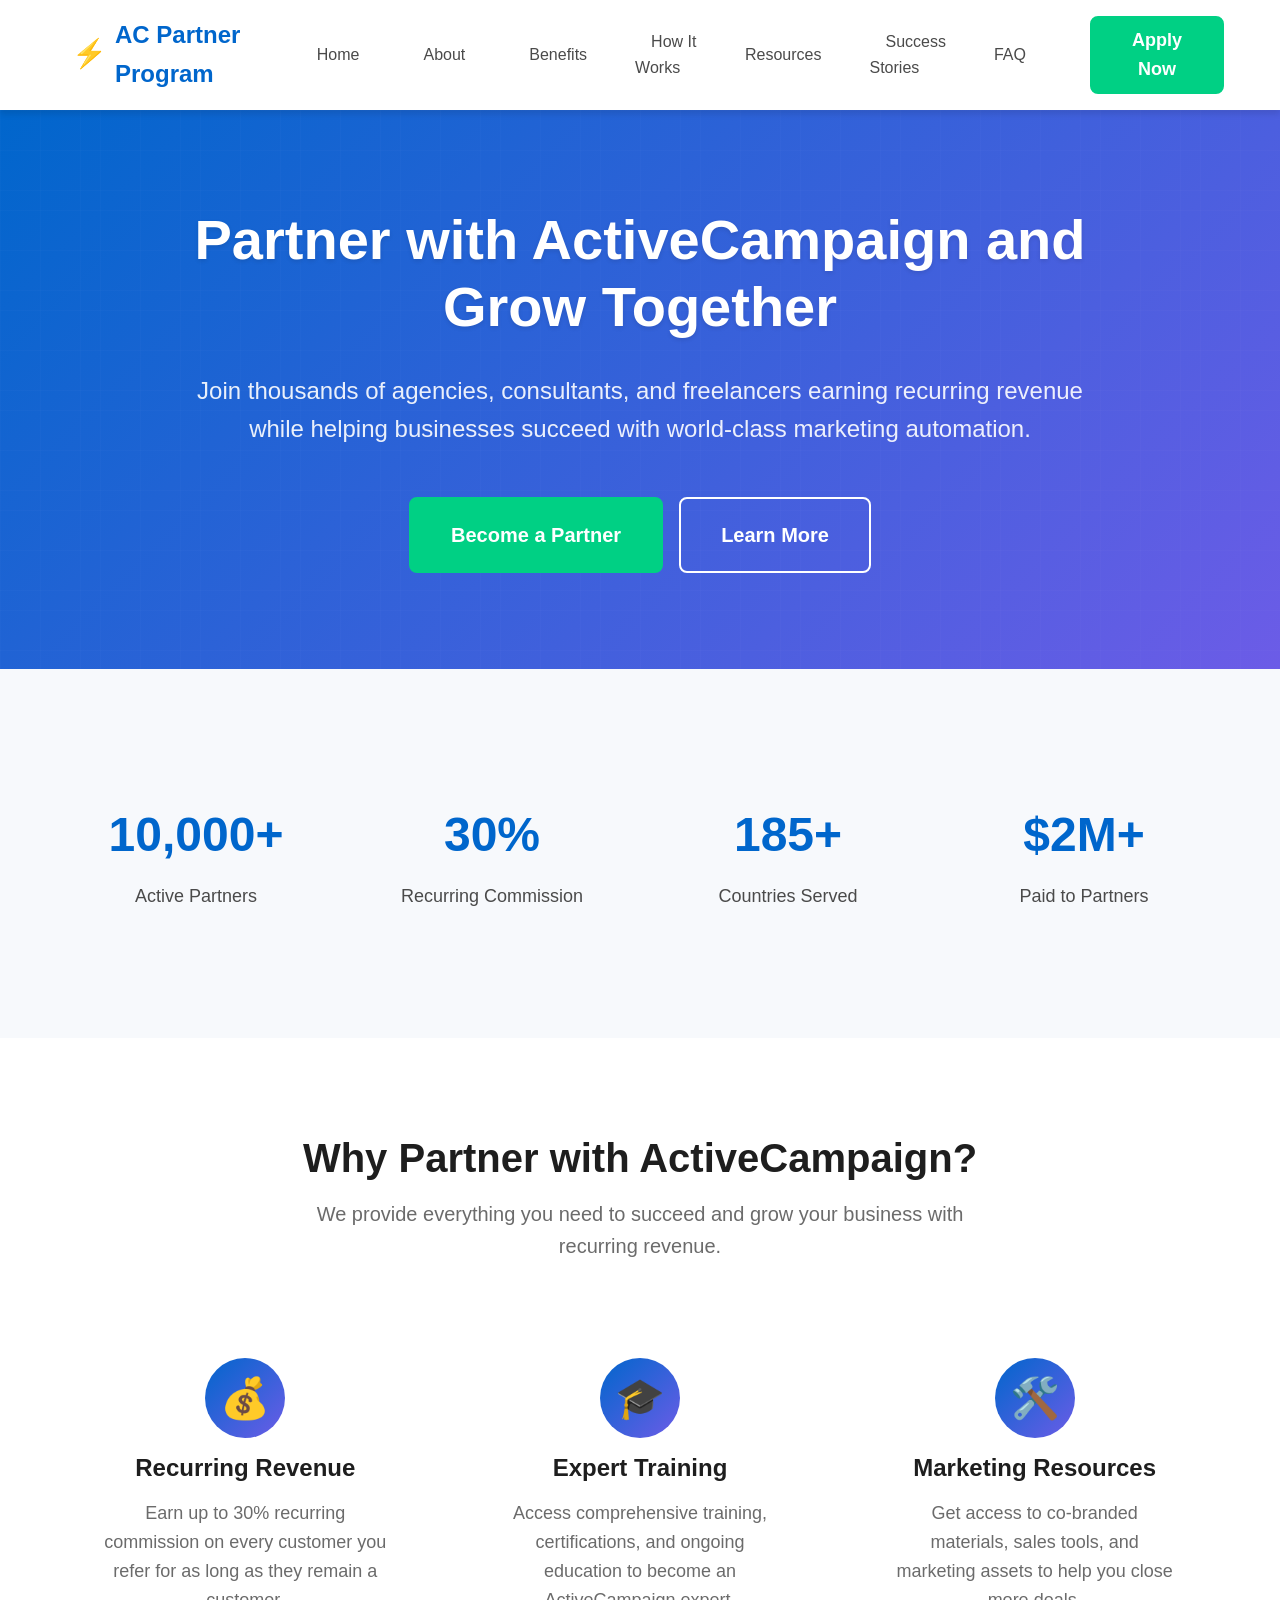
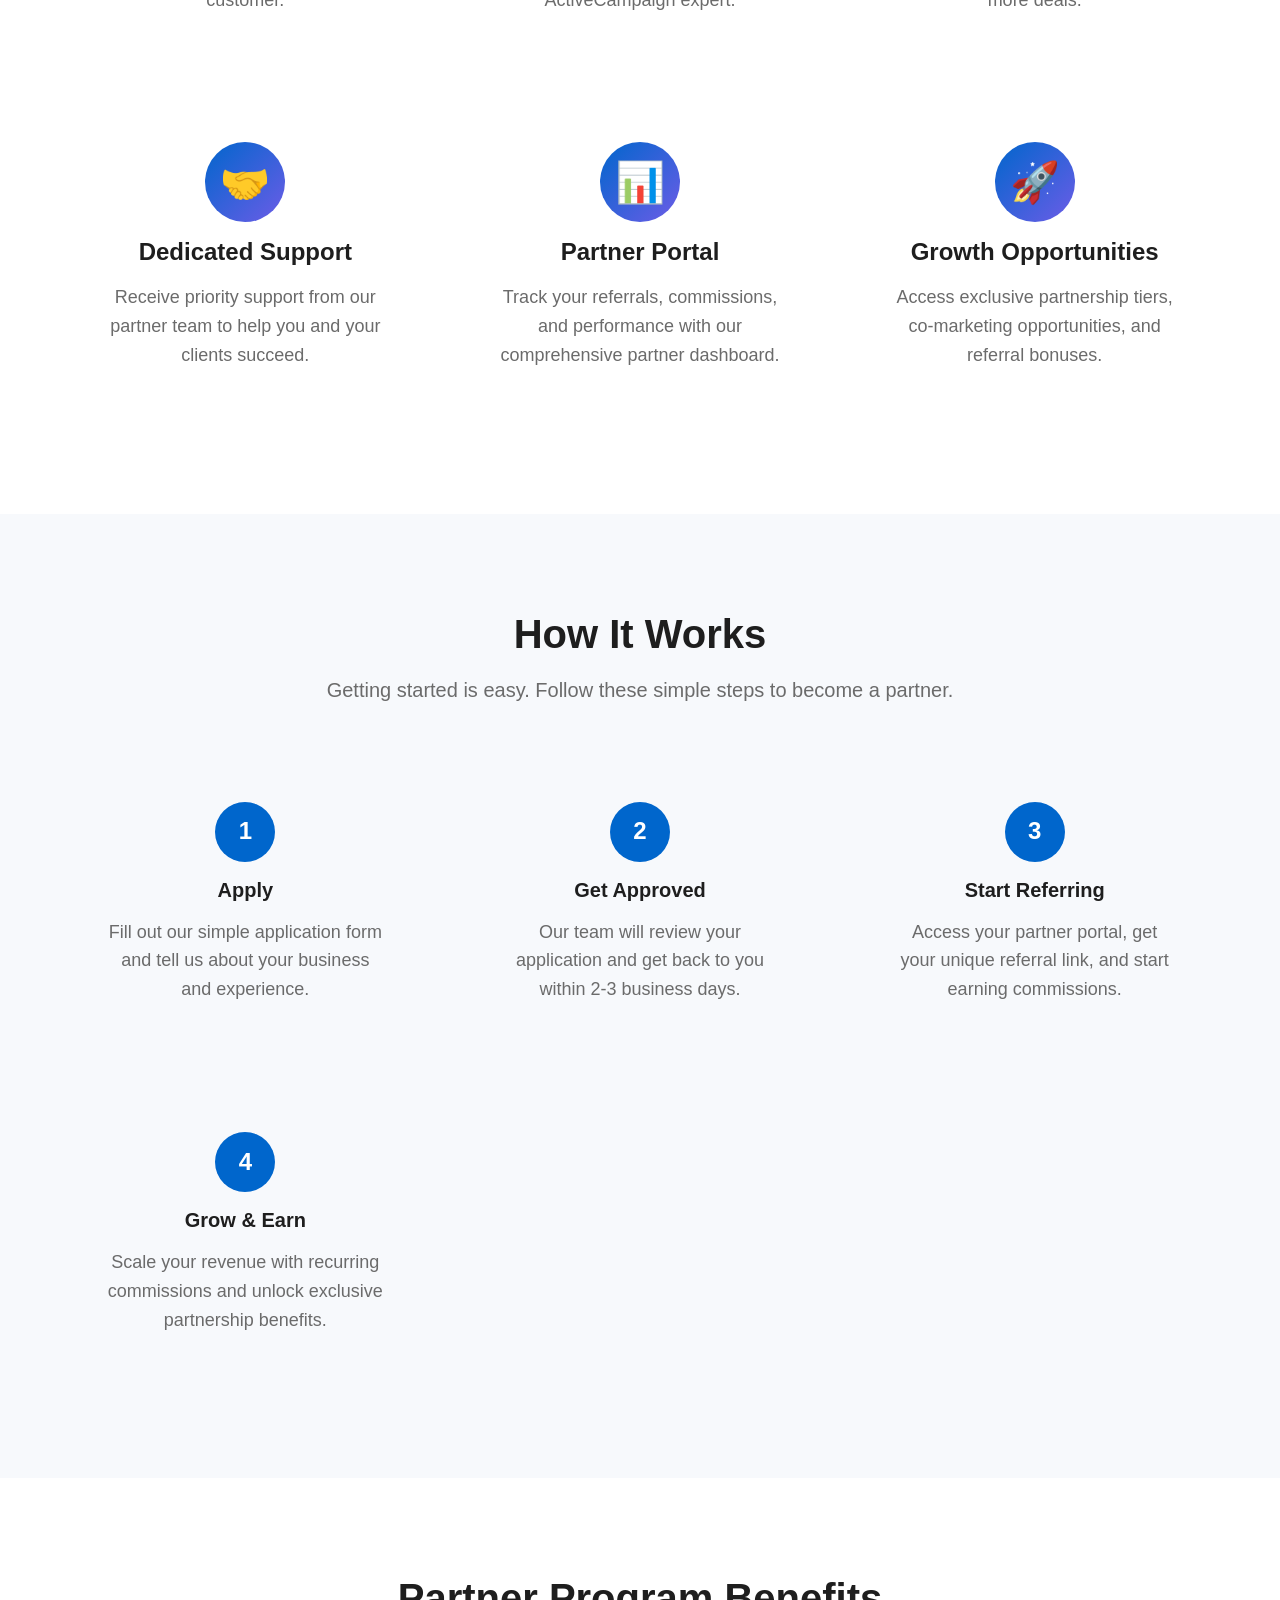
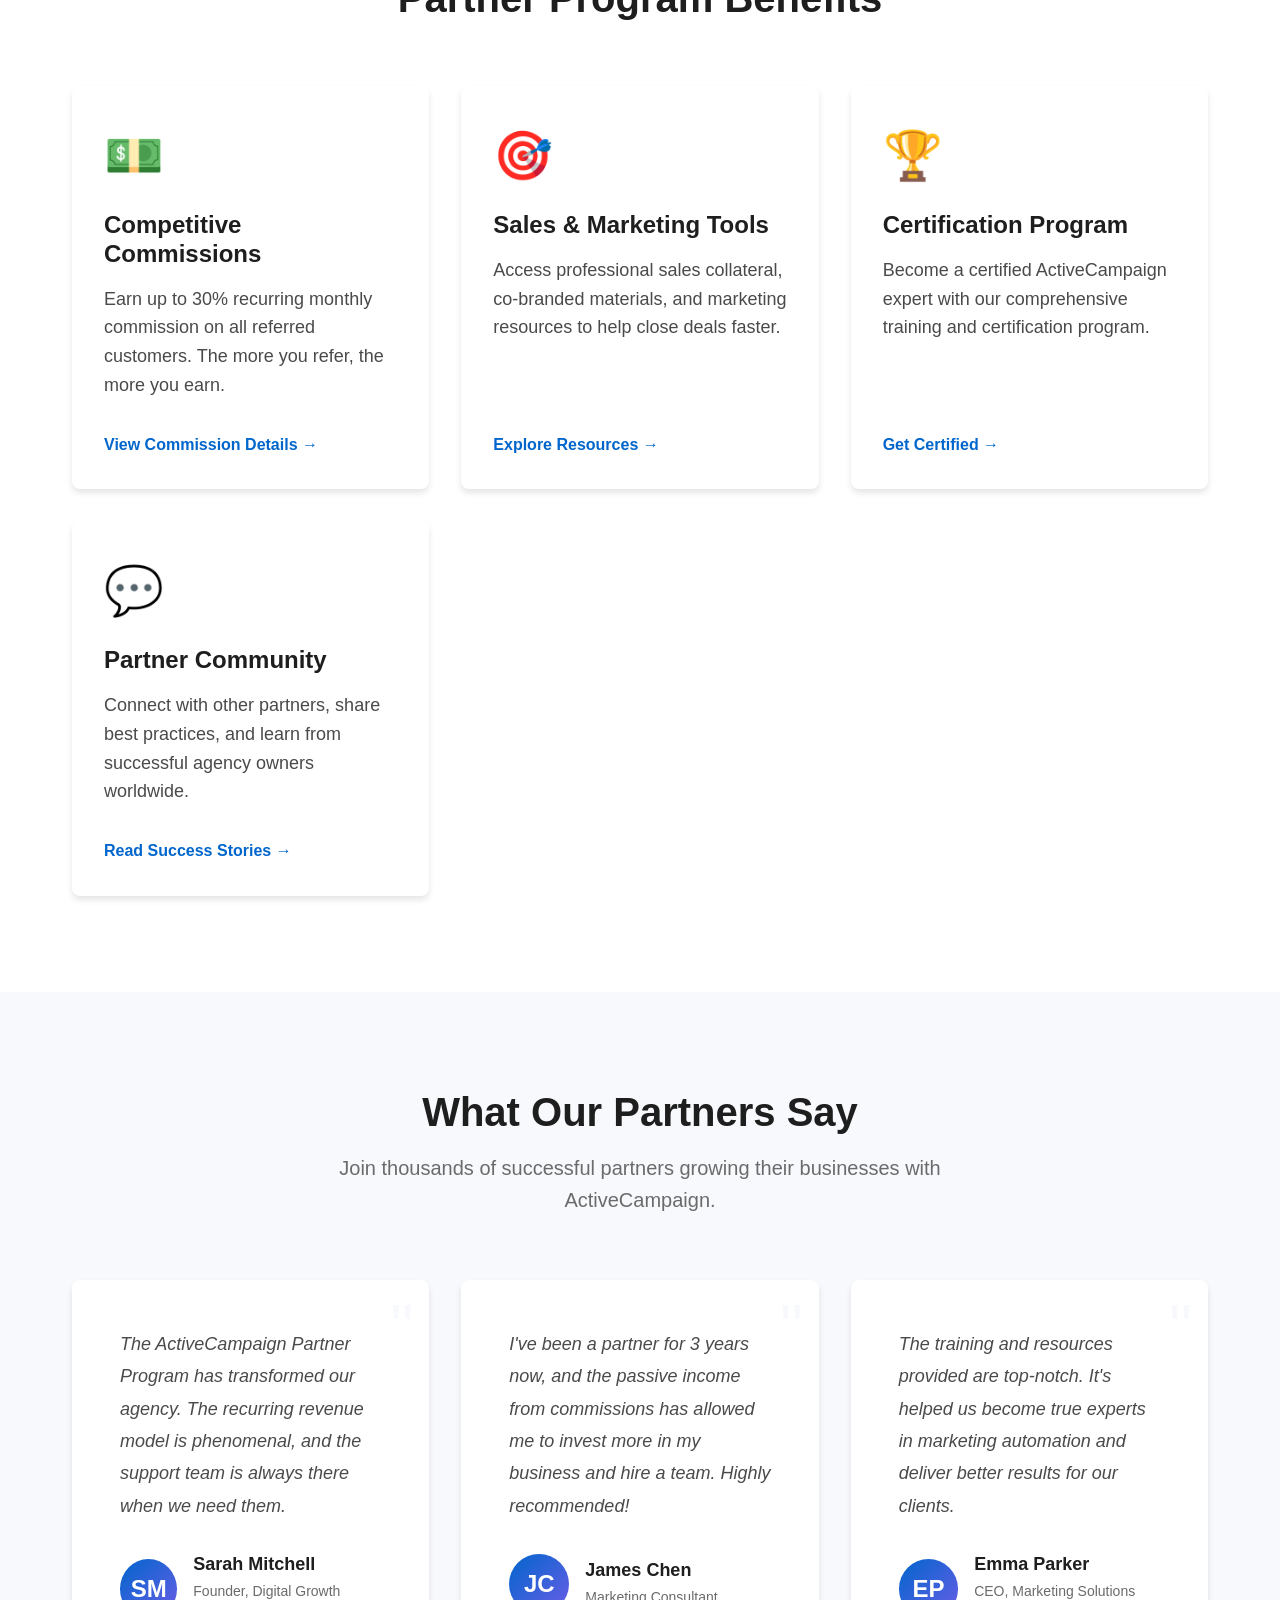
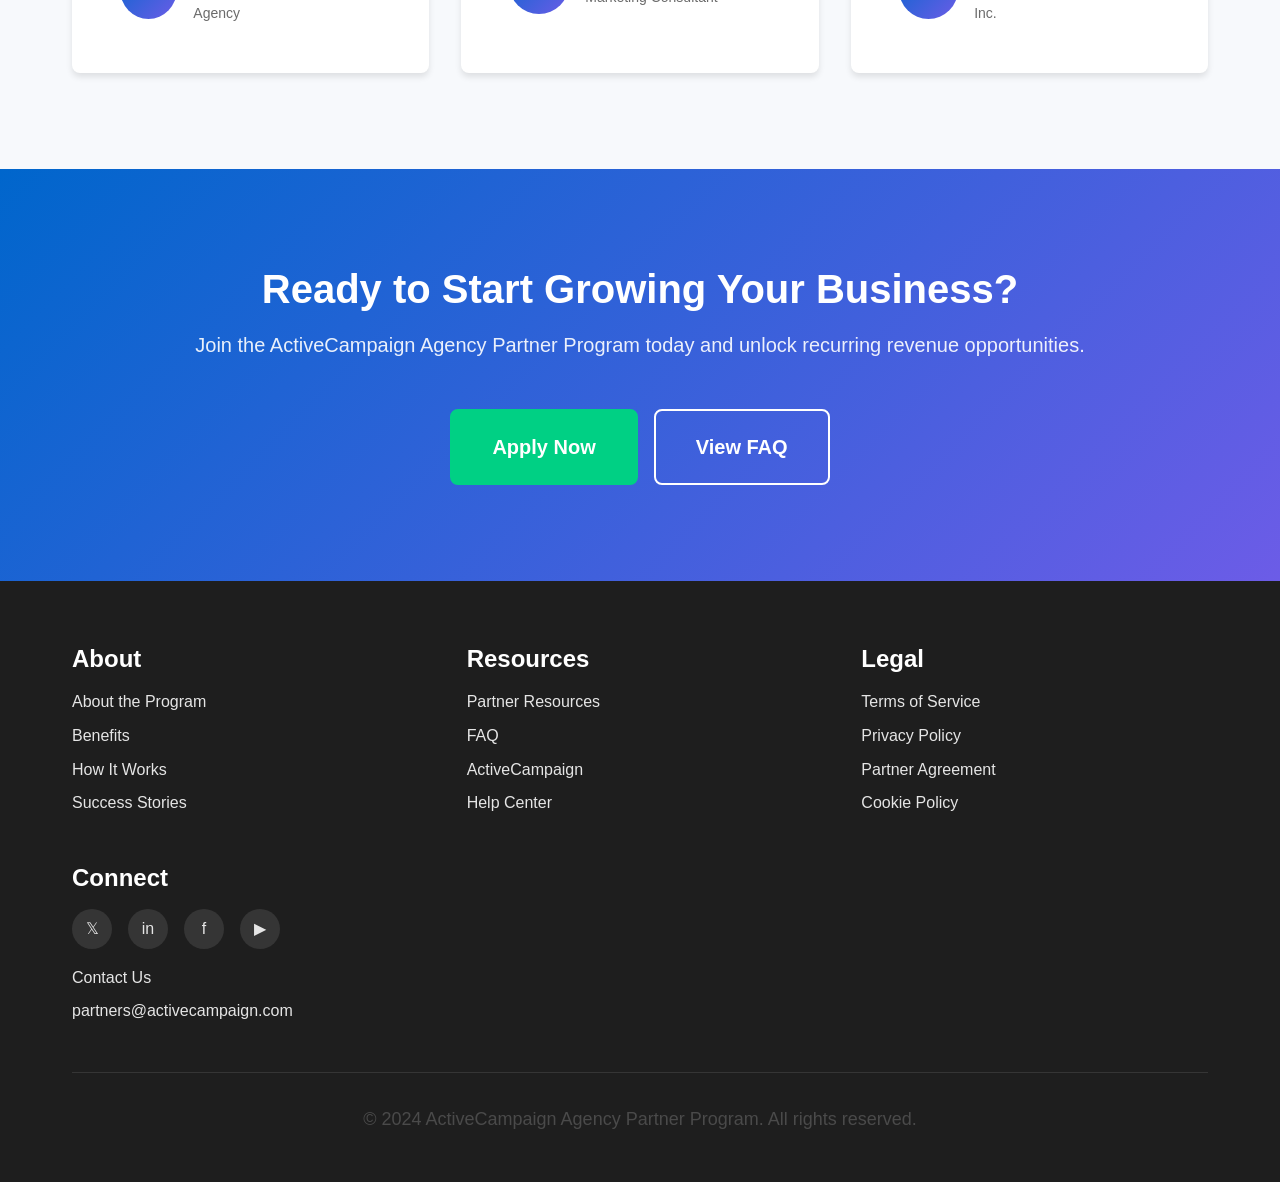
==== index.html @ 874c1a91 "Create complete ActiveCampaign Agency Partner Program website Built a professional, multi-page HTML " ====
<!DOCTYPE html>
<html lang="en">
<head>
  <meta charset="UTF-8">
  <meta name="viewport" content="width=device-width, initial-scale=1.0">
  <meta name="description" content="Join the ActiveCampaign Agency Partner Program and grow your business with recurring commissions, exclusive resources, and dedicated support.">
  <meta name="keywords" content="ActiveCampaign, Agency Partner, Marketing Automation, Email Marketing, Partner Program">
  <meta name="author" content="ActiveCampaign">

  <!-- Open Graph Meta Tags -->
  <meta property="og:title" content="ActiveCampaign Agency Partner Program">
  <meta property="og:description" content="Join our partner program and earn recurring commissions while helping businesses succeed with ActiveCampaign.">
  <meta property="og:type" content="website">
  <meta property="og:url" content="https://yourwebsite.com">

  <title>ActiveCampaign Agency Partner Program - Grow Your Business</title>

  <!-- Stylesheets -->
  <link rel="stylesheet" href="css/main.css">
  <link rel="stylesheet" href="css/components.css">
  <link rel="stylesheet" href="css/responsive.css">
</head>
<body>

  <!-- Navigation -->
  <nav class="navbar">
    <div class="nav-container">
      <a href="index.html" class="nav-logo">
        <span style="font-size: 1.75rem;">⚡</span>
        <span>AC Partner Program</span>
      </a>

      <ul class="nav-menu">
        <li><a href="index.html" class="nav-link">Home</a></li>
        <li><a href="about.html" class="nav-link">About</a></li>
        <li><a href="benefits.html" class="nav-link">Benefits</a></li>
        <li><a href="how-it-works.html" class="nav-link">How It Works</a></li>
        <li><a href="resources.html" class="nav-link">Resources</a></li>
        <li><a href="success-stories.html" class="nav-link">Success Stories</a></li>
        <li><a href="faq.html" class="nav-link">FAQ</a></li>
        <li><a href="apply.html" class="nav-link"><span class="btn btn-primary" style="padding: 0.5rem 1.5rem;">Apply Now</span></a></li>
      </ul>

      <button class="nav-toggle" aria-label="Toggle navigation">
        <span style="font-size: 1.5rem;">☰</span>
      </button>
    </div>
  </nav>

  <!-- Hero Section -->
  <section class="hero">
    <div class="container">
      <div class="hero-content">
        <h1>Partner with ActiveCampaign and Grow Together</h1>
        <p>Join thousands of agencies, consultants, and freelancers earning recurring revenue while helping businesses succeed with world-class marketing automation.</p>
        <div class="btn-group">
          <a href="apply.html" class="btn btn-primary btn-large">Become a Partner</a>
          <a href="about.html" class="btn btn-secondary btn-large">Learn More</a>
        </div>
      </div>
    </div>
  </section>

  <!-- Stats Section -->
  <section class="bg-light">
    <div class="container">
      <div class="stats-grid">
        <div class="stat">
          <span class="stat-number">10,000+</span>
          <span class="stat-label">Active Partners</span>
        </div>
        <div class="stat">
          <span class="stat-number">30%</span>
          <span class="stat-label">Recurring Commission</span>
        </div>
        <div class="stat">
          <span class="stat-number">185+</span>
          <span class="stat-label">Countries Served</span>
        </div>
        <div class="stat">
          <span class="stat-number">$2M+</span>
          <span class="stat-label">Paid to Partners</span>
        </div>
      </div>
    </div>
  </section>

  <!-- Features Section -->
  <section>
    <div class="container">
      <div class="section-header">
        <h2 class="section-title">Why Partner with ActiveCampaign?</h2>
        <p class="section-subtitle">We provide everything you need to succeed and grow your business with recurring revenue.</p>
      </div>

      <div class="features-grid">
        <div class="feature">
          <div class="feature-icon">💰</div>
          <h3>Recurring Revenue</h3>
          <p>Earn up to 30% recurring commission on every customer you refer for as long as they remain a customer.</p>
        </div>

        <div class="feature">
          <div class="feature-icon">🎓</div>
          <h3>Expert Training</h3>
          <p>Access comprehensive training, certifications, and ongoing education to become an ActiveCampaign expert.</p>
        </div>

        <div class="feature">
          <div class="feature-icon">🛠️</div>
          <h3>Marketing Resources</h3>
          <p>Get access to co-branded materials, sales tools, and marketing assets to help you close more deals.</p>
        </div>

        <div class="feature">
          <div class="feature-icon">🤝</div>
          <h3>Dedicated Support</h3>
          <p>Receive priority support from our partner team to help you and your clients succeed.</p>
        </div>

        <div class="feature">
          <div class="feature-icon">📊</div>
          <h3>Partner Portal</h3>
          <p>Track your referrals, commissions, and performance with our comprehensive partner dashboard.</p>
        </div>

        <div class="feature">
          <div class="feature-icon">🚀</div>
          <h3>Growth Opportunities</h3>
          <p>Access exclusive partnership tiers, co-marketing opportunities, and referral bonuses.</p>
        </div>
      </div>
    </div>
  </section>

  <!-- How It Works Section -->
  <section class="bg-light">
    <div class="container">
      <div class="section-header">
        <h2 class="section-title">How It Works</h2>
        <p class="section-subtitle">Getting started is easy. Follow these simple steps to become a partner.</p>
      </div>

      <div class="steps">
        <div class="step">
          <div class="step-number">1</div>
          <h3>Apply</h3>
          <p>Fill out our simple application form and tell us about your business and experience.</p>
        </div>

        <div class="step">
          <div class="step-number">2</div>
          <h3>Get Approved</h3>
          <p>Our team will review your application and get back to you within 2-3 business days.</p>
        </div>

        <div class="step">
          <div class="step-number">3</div>
          <h3>Start Referring</h3>
          <p>Access your partner portal, get your unique referral link, and start earning commissions.</p>
        </div>

        <div class="step">
          <div class="step-number">4</div>
          <h3>Grow & Earn</h3>
          <p>Scale your revenue with recurring commissions and unlock exclusive partnership benefits.</p>
        </div>
      </div>
    </div>
  </section>

  <!-- Benefits Highlight Section -->
  <section>
    <div class="container">
      <div class="section-header">
        <h2 class="section-title">Partner Program Benefits</h2>
      </div>

      <div class="grid grid-2">
        <div class="card">
          <div class="card-icon">💵</div>
          <h3 class="card-title">Competitive Commissions</h3>
          <p class="card-text">Earn up to 30% recurring monthly commission on all referred customers. The more you refer, the more you earn.</p>
          <a href="benefits.html" class="card-link">View Commission Details →</a>
        </div>

        <div class="card">
          <div class="card-icon">🎯</div>
          <h3 class="card-title">Sales & Marketing Tools</h3>
          <p class="card-text">Access professional sales collateral, co-branded materials, and marketing resources to help close deals faster.</p>
          <a href="resources.html" class="card-link">Explore Resources →</a>
        </div>

        <div class="card">
          <div class="card-icon">🏆</div>
          <h3 class="card-title">Certification Program</h3>
          <p class="card-text">Become a certified ActiveCampaign expert with our comprehensive training and certification program.</p>
          <a href="resources.html#training" class="card-link">Get Certified →</a>
        </div>

        <div class="card">
          <div class="card-icon">💬</div>
          <h3 class="card-title">Partner Community</h3>
          <p class="card-text">Connect with other partners, share best practices, and learn from successful agency owners worldwide.</p>
          <a href="success-stories.html" class="card-link">Read Success Stories →</a>
        </div>
      </div>
    </div>
  </section>

  <!-- Testimonials Section -->
  <section class="bg-light">
    <div class="container">
      <div class="section-header">
        <h2 class="section-title">What Our Partners Say</h2>
        <p class="section-subtitle">Join thousands of successful partners growing their businesses with ActiveCampaign.</p>
      </div>

      <div class="grid grid-3">
        <div class="testimonial">
          <span class="testimonial-quote">"</span>
          <p class="testimonial-text">The ActiveCampaign Partner Program has transformed our agency. The recurring revenue model is phenomenal, and the support team is always there when we need them.</p>
          <div class="testimonial-author">
            <div class="testimonial-avatar">SM</div>
            <div class="testimonial-info">
              <h4>Sarah Mitchell</h4>
              <p>Founder, Digital Growth Agency</p>
            </div>
          </div>
        </div>

        <div class="testimonial">
          <span class="testimonial-quote">"</span>
          <p class="testimonial-text">I've been a partner for 3 years now, and the passive income from commissions has allowed me to invest more in my business and hire a team. Highly recommended!</p>
          <div class="testimonial-author">
            <div class="testimonial-avatar">JC</div>
            <div class="testimonial-info">
              <h4>James Chen</h4>
              <p>Marketing Consultant</p>
            </div>
          </div>
        </div>

        <div class="testimonial">
          <span class="testimonial-quote">"</span>
          <p class="testimonial-text">The training and resources provided are top-notch. It's helped us become true experts in marketing automation and deliver better results for our clients.</p>
          <div class="testimonial-author">
            <div class="testimonial-avatar">EP</div>
            <div class="testimonial-info">
              <h4>Emma Parker</h4>
              <p>CEO, Marketing Solutions Inc.</p>
            </div>
          </div>
        </div>
      </div>
    </div>
  </section>

  <!-- CTA Section -->
  <section class="cta-section">
    <div class="container">
      <h2>Ready to Start Growing Your Business?</h2>
      <p>Join the ActiveCampaign Agency Partner Program today and unlock recurring revenue opportunities.</p>
      <div class="btn-group">
        <a href="apply.html" class="btn btn-primary btn-large">Apply Now</a>
        <a href="faq.html" class="btn btn-secondary btn-large">View FAQ</a>
      </div>
    </div>
  </section>

  <!-- Footer -->
  <footer>
    <div class="container">
      <div class="footer-content">
        <div class="footer-section">
          <h4>About</h4>
          <ul>
            <li><a href="about.html">About the Program</a></li>
            <li><a href="benefits.html">Benefits</a></li>
            <li><a href="how-it-works.html">How It Works</a></li>
            <li><a href="success-stories.html">Success Stories</a></li>
          </ul>
        </div>

        <div class="footer-section">
          <h4>Resources</h4>
          <ul>
            <li><a href="resources.html">Partner Resources</a></li>
            <li><a href="faq.html">FAQ</a></li>
            <li><a href="https://www.activecampaign.com" target="_blank">ActiveCampaign</a></li>
            <li><a href="https://help.activecampaign.com" target="_blank">Help Center</a></li>
          </ul>
        </div>

        <div class="footer-section">
          <h4>Legal</h4>
          <ul>
            <li><a href="#">Terms of Service</a></li>
            <li><a href="#">Privacy Policy</a></li>
            <li><a href="#">Partner Agreement</a></li>
            <li><a href="#">Cookie Policy</a></li>
          </ul>
        </div>

        <div class="footer-section">
          <h4>Connect</h4>
          <div class="social-links">
            <a href="#" class="social-link" aria-label="Twitter">𝕏</a>
            <a href="#" class="social-link" aria-label="LinkedIn">in</a>
            <a href="#" class="social-link" aria-label="Facebook">f</a>
            <a href="#" class="social-link" aria-label="YouTube">▶</a>
          </div>
          <ul style="margin-top: 1rem;">
            <li><a href="apply.html">Contact Us</a></li>
            <li><a href="mailto:partners@activecampaign.com">partners@activecampaign.com</a></li>
          </ul>
        </div>
      </div>

      <div class="footer-bottom">
        <p>&copy; 2024 ActiveCampaign Agency Partner Program. All rights reserved.</p>
      </div>
    </div>
  </footer>

  <!-- Scripts -->
  <script src="js/main.js"></script>

</body>
</html>
---- css/main.css ----
/* ============================================
   ActiveCampaign Agency Partner Website
   Main Stylesheet
   ============================================ */

/* CSS Variables for consistent theming */
:root {
  /* Colors */
  --primary-color: #0066CC;
  --primary-dark: #0052A3;
  --primary-light: #3385D6;
  --secondary-color: #6C5CE7;
  --accent-color: #00D084;
  --accent-dark: #00B872;

  /* Neutrals */
  --dark: #1E1E1E;
  --gray-dark: #4A4A4A;
  --gray: #6B6B6B;
  --gray-light: #E5E5E5;
  --light: #F7F9FC;
  --white: #FFFFFF;

  /* Typography */
  --font-primary: -apple-system, BlinkMacSystemFont, "Segoe UI", "Inter", "Helvetica Neue", Arial, sans-serif;
  --font-heading: -apple-system, BlinkMacSystemFont, "Segoe UI", "Inter", "Helvetica Neue", Arial, sans-serif;

  /* Spacing */
  --spacing-xs: 0.5rem;
  --spacing-sm: 1rem;
  --spacing-md: 2rem;
  --spacing-lg: 3rem;
  --spacing-xl: 4rem;
  --spacing-xxl: 6rem;

  /* Layout */
  --max-width: 1200px;
  --border-radius: 8px;
  --box-shadow: 0 4px 6px rgba(0, 0, 0, 0.1);
  --box-shadow-lg: 0 10px 25px rgba(0, 0, 0, 0.15);

  /* Transitions */
  --transition: all 0.3s ease;
}

/* Reset & Base Styles */
* {
  margin: 0;
  padding: 0;
  box-sizing: border-box;
}

html {
  scroll-behavior: smooth;
  font-size: 16px;
}

body {
  font-family: var(--font-primary);
  line-height: 1.6;
  color: var(--dark);
  background-color: var(--white);
  overflow-x: hidden;
}

/* Typography */
h1, h2, h3, h4, h5, h6 {
  font-family: var(--font-heading);
  font-weight: 700;
  line-height: 1.2;
  margin-bottom: var(--spacing-sm);
  color: var(--dark);
}

h1 {
  font-size: 3rem;
  margin-bottom: var(--spacing-md);
}

h2 {
  font-size: 2.5rem;
  margin-bottom: var(--spacing-md);
}

h3 {
  font-size: 2rem;
}

h4 {
  font-size: 1.5rem;
}

h5 {
  font-size: 1.25rem;
}

h6 {
  font-size: 1rem;
}

p {
  margin-bottom: var(--spacing-sm);
  color: var(--gray-dark);
  font-size: 1.125rem;
}

a {
  color: var(--primary-color);
  text-decoration: none;
  transition: var(--transition);
}

a:hover {
  color: var(--primary-dark);
}

ul {
  list-style: none;
}

img {
  max-width: 100%;
  height: auto;
  display: block;
}

/* Container */
.container {
  max-width: var(--max-width);
  margin: 0 auto;
  padding: 0 var(--spacing-md);
}

.container-full {
  width: 100%;
  padding: 0 var(--spacing-md);
}

/* Section Spacing */
section {
  padding: var(--spacing-xxl) 0;
}

.section-header {
  text-align: center;
  margin-bottom: var(--spacing-xl);
}

.section-title {
  font-size: 2.5rem;
  color: var(--dark);
  margin-bottom: var(--spacing-sm);
}

.section-subtitle {
  font-size: 1.25rem;
  color: var(--gray);
  max-width: 700px;
  margin: 0 auto;
}

/* Navigation */
.navbar {
  background-color: var(--white);
  box-shadow: var(--box-shadow);
  position: sticky;
  top: 0;
  z-index: 1000;
  padding: var(--spacing-sm) 0;
}

.nav-container {
  display: flex;
  justify-content: space-between;
  align-items: center;
  max-width: var(--max-width);
  margin: 0 auto;
  padding: 0 var(--spacing-md);
}

.nav-logo {
  font-size: 1.5rem;
  font-weight: 700;
  color: var(--primary-color);
  display: flex;
  align-items: center;
  gap: 0.5rem;
}

.nav-menu {
  display: flex;
  gap: var(--spacing-md);
  align-items: center;
}

.nav-link {
  color: var(--gray-dark);
  font-weight: 500;
  padding: 0.5rem 1rem;
  border-radius: var(--border-radius);
  transition: var(--transition);
}

.nav-link:hover {
  background-color: var(--light);
  color: var(--primary-color);
}

.nav-link.active {
  color: var(--primary-color);
}

.nav-toggle {
  display: none;
  background: none;
  border: none;
  font-size: 1.5rem;
  cursor: pointer;
  color: var(--dark);
}

/* Hero Section */
.hero {
  background: linear-gradient(135deg, var(--primary-color) 0%, var(--secondary-color) 100%);
  color: var(--white);
  padding: var(--spacing-xxl) 0;
  position: relative;
  overflow: hidden;
}

.hero::before {
  content: '';
  position: absolute;
  top: 0;
  left: 0;
  right: 0;
  bottom: 0;
  background: url('data:image/svg+xml,<svg width="100" height="100" xmlns="http://www.w3.org/2000/svg"><defs><pattern id="grid" width="40" height="40" patternUnits="userSpaceOnUse"><path d="M 40 0 L 0 0 0 40" fill="none" stroke="rgba(255,255,255,0.1)" stroke-width="1"/></pattern></defs><rect width="100" height="100" fill="url(%23grid)"/></svg>');
  opacity: 0.3;
}

.hero-content {
  position: relative;
  z-index: 1;
  text-align: center;
  max-width: 900px;
  margin: 0 auto;
}

.hero h1 {
  color: var(--white);
  font-size: 3.5rem;
  margin-bottom: var(--spacing-md);
  text-shadow: 0 2px 4px rgba(0, 0, 0, 0.1);
}

.hero p {
  font-size: 1.5rem;
  color: rgba(255, 255, 255, 0.9);
  margin-bottom: var(--spacing-lg);
}

/* Buttons */
.btn {
  display: inline-block;
  padding: 1rem 2rem;
  font-size: 1.125rem;
  font-weight: 600;
  text-align: center;
  border-radius: var(--border-radius);
  cursor: pointer;
  transition: var(--transition);
  border: 2px solid transparent;
  text-decoration: none;
}

.btn-primary {
  background-color: var(--accent-color);
  color: var(--white);
  border-color: var(--accent-color);
}

.btn-primary:hover {
  background-color: var(--accent-dark);
  border-color: var(--accent-dark);
  transform: translateY(-2px);
  box-shadow: var(--box-shadow-lg);
}

.btn-secondary {
  background-color: transparent;
  color: var(--white);
  border-color: var(--white);
}

.btn-secondary:hover {
  background-color: var(--white);
  color: var(--primary-color);
}

.btn-outline {
  background-color: transparent;
  color: var(--primary-color);
  border-color: var(--primary-color);
}

.btn-outline:hover {
  background-color: var(--primary-color);
  color: var(--white);
}

.btn-large {
  padding: 1.25rem 2.5rem;
  font-size: 1.25rem;
}

.btn-group {
  display: flex;
  gap: var(--spacing-sm);
  flex-wrap: wrap;
  justify-content: center;
}

/* Footer */
footer {
  background-color: var(--dark);
  color: var(--white);
  padding: var(--spacing-xl) 0 var(--spacing-md);
}

.footer-content {
  display: grid;
  grid-template-columns: repeat(auto-fit, minmax(250px, 1fr));
  gap: var(--spacing-lg);
  margin-bottom: var(--spacing-lg);
}

.footer-section h4 {
  color: var(--white);
  margin-bottom: var(--spacing-sm);
}

.footer-section ul {
  display: flex;
  flex-direction: column;
  gap: 0.5rem;
}

.footer-section a {
  color: var(--gray-light);
  transition: var(--transition);
}

.footer-section a:hover {
  color: var(--white);
}

.footer-bottom {
  border-top: 1px solid rgba(255, 255, 255, 0.1);
  padding-top: var(--spacing-md);
  text-align: center;
  color: var(--gray-light);
}

.social-links {
  display: flex;
  gap: var(--spacing-sm);
  margin-top: var(--spacing-sm);
}

.social-link {
  display: inline-flex;
  align-items: center;
  justify-content: center;
  width: 40px;
  height: 40px;
  background-color: rgba(255, 255, 255, 0.1);
  border-radius: 50%;
  color: var(--white);
  transition: var(--transition);
}

.social-link:hover {
  background-color: var(--primary-color);
  transform: translateY(-2px);
}

/* Utility Classes */
.text-center {
  text-align: center;
}

.text-primary {
  color: var(--primary-color);
}

.bg-light {
  background-color: var(--light);
}

.bg-white {
  background-color: var(--white);
}

.mt-1 { margin-top: var(--spacing-xs); }
.mt-2 { margin-top: var(--spacing-sm); }
.mt-3 { margin-top: var(--spacing-md); }
.mt-4 { margin-top: var(--spacing-lg); }

.mb-1 { margin-bottom: var(--spacing-xs); }
.mb-2 { margin-bottom: var(--spacing-sm); }
.mb-3 { margin-bottom: var(--spacing-md); }
.mb-4 { margin-bottom: var(--spacing-lg); }

.py-1 { padding-top: var(--spacing-xs); padding-bottom: var(--spacing-xs); }
.py-2 { padding-top: var(--spacing-sm); padding-bottom: var(--spacing-sm); }
.py-3 { padding-top: var(--spacing-md); padding-bottom: var(--spacing-md); }
.py-4 { padding-top: var(--spacing-lg); padding-bottom: var(--spacing-lg); }
---- css/components.css ----
/* ============================================
   Components Stylesheet
   Reusable UI Components
   ============================================ */

/* Cards */
.card {
  background-color: var(--white);
  border-radius: var(--border-radius);
  padding: var(--spacing-md);
  box-shadow: var(--box-shadow);
  transition: var(--transition);
  height: 100%;
  display: flex;
  flex-direction: column;
}

.card:hover {
  transform: translateY(-5px);
  box-shadow: var(--box-shadow-lg);
}

.card-icon {
  font-size: 3rem;
  color: var(--primary-color);
  margin-bottom: var(--spacing-sm);
}

.card-title {
  font-size: 1.5rem;
  color: var(--dark);
  margin-bottom: var(--spacing-sm);
}

.card-text {
  color: var(--gray-dark);
  flex-grow: 1;
}

.card-link {
  color: var(--primary-color);
  font-weight: 600;
  margin-top: var(--spacing-sm);
  display: inline-flex;
  align-items: center;
  gap: 0.5rem;
}

.card-link:hover {
  gap: 0.75rem;
}

/* Grid Layouts */
.grid {
  display: grid;
  gap: var(--spacing-md);
}

.grid-2 {
  grid-template-columns: repeat(auto-fit, minmax(300px, 1fr));
}

.grid-3 {
  grid-template-columns: repeat(auto-fit, minmax(280px, 1fr));
}

.grid-4 {
  grid-template-columns: repeat(auto-fit, minmax(250px, 1fr));
}

/* Feature Sections */
.features-grid {
  display: grid;
  grid-template-columns: repeat(auto-fit, minmax(280px, 1fr));
  gap: var(--spacing-lg);
  margin-top: var(--spacing-xl);
}

.feature {
  text-align: center;
  padding: var(--spacing-md);
}

.feature-icon {
  width: 80px;
  height: 80px;
  background: linear-gradient(135deg, var(--primary-color), var(--secondary-color));
  border-radius: 50%;
  display: flex;
  align-items: center;
  justify-content: center;
  margin: 0 auto var(--spacing-sm);
  font-size: 2.5rem;
  color: var(--white);
}

.feature h3 {
  font-size: 1.5rem;
  margin-bottom: var(--spacing-sm);
}

.feature p {
  color: var(--gray);
}

/* Stats Section */
.stats-grid {
  display: grid;
  grid-template-columns: repeat(auto-fit, minmax(200px, 1fr));
  gap: var(--spacing-lg);
  text-align: center;
}

.stat {
  padding: var(--spacing-md);
}

.stat-number {
  font-size: 3rem;
  font-weight: 700;
  color: var(--primary-color);
  display: block;
  margin-bottom: var(--spacing-xs);
}

.stat-label {
  font-size: 1.125rem;
  color: var(--gray-dark);
}

/* Process Steps */
.steps {
  display: grid;
  grid-template-columns: repeat(auto-fit, minmax(250px, 1fr));
  gap: var(--spacing-lg);
  margin-top: var(--spacing-xl);
  position: relative;
}

.step {
  text-align: center;
  position: relative;
  padding: var(--spacing-md);
}

.step-number {
  width: 60px;
  height: 60px;
  background-color: var(--primary-color);
  color: var(--white);
  border-radius: 50%;
  display: flex;
  align-items: center;
  justify-content: center;
  font-size: 1.5rem;
  font-weight: 700;
  margin: 0 auto var(--spacing-sm);
  position: relative;
  z-index: 2;
}

.step h3 {
  font-size: 1.25rem;
  margin-bottom: var(--spacing-sm);
}

.step p {
  color: var(--gray);
}

/* Testimonials */
.testimonial {
  background-color: var(--white);
  padding: var(--spacing-lg);
  border-radius: var(--border-radius);
  box-shadow: var(--box-shadow);
  position: relative;
}

.testimonial-text {
  font-size: 1.125rem;
  font-style: italic;
  color: var(--gray-dark);
  margin-bottom: var(--spacing-md);
  line-height: 1.8;
}

.testimonial-author {
  display: flex;
  align-items: center;
  gap: var(--spacing-sm);
}

.testimonial-avatar {
  width: 60px;
  height: 60px;
  border-radius: 50%;
  background: linear-gradient(135deg, var(--primary-color), var(--secondary-color));
  display: flex;
  align-items: center;
  justify-content: center;
  color: var(--white);
  font-weight: 700;
  font-size: 1.5rem;
}

.testimonial-info h4 {
  margin-bottom: 0.25rem;
  font-size: 1.125rem;
}

.testimonial-info p {
  color: var(--gray);
  font-size: 0.875rem;
  margin: 0;
}

.testimonial-quote {
  position: absolute;
  top: var(--spacing-sm);
  right: var(--spacing-sm);
  font-size: 4rem;
  color: var(--light);
  line-height: 1;
}

/* Benefits List */
.benefits-list {
  display: grid;
  gap: var(--spacing-md);
}

.benefit-item {
  display: flex;
  align-items: flex-start;
  gap: var(--spacing-sm);
  padding: var(--spacing-md);
  background-color: var(--white);
  border-radius: var(--border-radius);
  box-shadow: var(--box-shadow);
}

.benefit-icon {
  width: 50px;
  height: 50px;
  background-color: var(--accent-color);
  color: var(--white);
  border-radius: var(--border-radius);
  display: flex;
  align-items: center;
  justify-content: center;
  font-size: 1.5rem;
  flex-shrink: 0;
}

.benefit-content h3 {
  font-size: 1.25rem;
  margin-bottom: 0.5rem;
}

.benefit-content p {
  margin: 0;
}

/* FAQ Accordion */
.faq-container {
  max-width: 800px;
  margin: 0 auto;
}

.faq-item {
  background-color: var(--white);
  border-radius: var(--border-radius);
  margin-bottom: var(--spacing-sm);
  box-shadow: var(--box-shadow);
  overflow: hidden;
}

.faq-question {
  width: 100%;
  padding: var(--spacing-md);
  background: none;
  border: none;
  text-align: left;
  font-size: 1.125rem;
  font-weight: 600;
  color: var(--dark);
  cursor: pointer;
  display: flex;
  justify-content: space-between;
  align-items: center;
  transition: var(--transition);
}

.faq-question:hover {
  color: var(--primary-color);
}

.faq-icon {
  font-size: 1.5rem;
  color: var(--primary-color);
  transition: transform 0.3s ease;
}

.faq-item.active .faq-icon {
  transform: rotate(45deg);
}

.faq-answer {
  max-height: 0;
  overflow: hidden;
  transition: max-height 0.3s ease, padding 0.3s ease;
}

.faq-item.active .faq-answer {
  max-height: 500px;
  padding: 0 var(--spacing-md) var(--spacing-md);
}

.faq-answer p {
  color: var(--gray-dark);
  line-height: 1.8;
}

/* CTA Section */
.cta-section {
  background: linear-gradient(135deg, var(--primary-color) 0%, var(--secondary-color) 100%);
  color: var(--white);
  padding: var(--spacing-xxl) 0;
  text-align: center;
  position: relative;
  overflow: hidden;
}

.cta-section h2 {
  color: var(--white);
  font-size: 2.5rem;
  margin-bottom: var(--spacing-sm);
}

.cta-section p {
  color: rgba(255, 255, 255, 0.9);
  font-size: 1.25rem;
  margin-bottom: var(--spacing-lg);
}

/* Forms */
.form-group {
  margin-bottom: var(--spacing-md);
}

.form-label {
  display: block;
  margin-bottom: 0.5rem;
  font-weight: 600;
  color: var(--dark);
}

.form-input,
.form-textarea,
.form-select {
  width: 100%;
  padding: 0.75rem 1rem;
  font-size: 1rem;
  border: 2px solid var(--gray-light);
  border-radius: var(--border-radius);
  transition: var(--transition);
  font-family: var(--font-primary);
}

.form-input:focus,
.form-textarea:focus,
.form-select:focus {
  outline: none;
  border-color: var(--primary-color);
  box-shadow: 0 0 0 3px rgba(0, 102, 204, 0.1);
}

.form-textarea {
  resize: vertical;
  min-height: 120px;
}

/* Badges */
.badge {
  display: inline-block;
  padding: 0.5rem 1rem;
  font-size: 0.875rem;
  font-weight: 600;
  border-radius: 50px;
  background-color: var(--primary-color);
  color: var(--white);
}

.badge-success {
  background-color: var(--accent-color);
}

.badge-secondary {
  background-color: var(--secondary-color);
}

/* Content Sections */
.content-section {
  display: grid;
  grid-template-columns: 1fr 1fr;
  gap: var(--spacing-xl);
  align-items: center;
}

.content-image {
  border-radius: var(--border-radius);
  box-shadow: var(--box-shadow-lg);
}

.content-text h2 {
  margin-bottom: var(--spacing-md);
}

.content-text ul {
  list-style: none;
  margin: var(--spacing-md) 0;
}

.content-text li {
  padding: 0.5rem 0;
  padding-left: 2rem;
  position: relative;
}

.content-text li::before {
  content: '✓';
  position: absolute;
  left: 0;
  color: var(--accent-color);
  font-weight: 700;
  font-size: 1.25rem;
}

/* Resource Cards */
.resource-card {
  background-color: var(--white);
  border-radius: var(--border-radius);
  padding: var(--spacing-md);
  box-shadow: var(--box-shadow);
  border-left: 4px solid var(--primary-color);
  transition: var(--transition);
}

.resource-card:hover {
  transform: translateX(5px);
  border-left-color: var(--accent-color);
}

.resource-card h3 {
  color: var(--dark);
  margin-bottom: var(--spacing-sm);
}

.resource-tag {
  display: inline-block;
  padding: 0.25rem 0.75rem;
  background-color: var(--light);
  color: var(--primary-color);
  border-radius: 20px;
  font-size: 0.875rem;
  margin-top: var(--spacing-sm);
}

/* Pricing Cards */
.pricing-card {
  background-color: var(--white);
  border-radius: var(--border-radius);
  padding: var(--spacing-lg);
  box-shadow: var(--box-shadow);
  text-align: center;
  position: relative;
  border: 2px solid transparent;
  transition: var(--transition);
}

.pricing-card.featured {
  border-color: var(--primary-color);
  transform: scale(1.05);
}

.pricing-card:hover {
  transform: translateY(-5px);
  box-shadow: var(--box-shadow-lg);
}

.pricing-header {
  margin-bottom: var(--spacing-md);
}

.pricing-title {
  font-size: 1.5rem;
  margin-bottom: 0.5rem;
}

.pricing-price {
  font-size: 3rem;
  font-weight: 700;
  color: var(--primary-color);
}

.pricing-features {
  margin: var(--spacing-md) 0;
  text-align: left;
}

.pricing-features li {
  padding: 0.5rem 0;
  padding-left: 2rem;
  position: relative;
}

.pricing-features li::before {
  content: '✓';
  position: absolute;
  left: 0;
  color: var(--accent-color);
  font-weight: 700;
}
---- css/responsive.css ----
/* ============================================
   Responsive Stylesheet
   Mobile-First Responsive Design
   ============================================ */

/* Tablet and Below (max-width: 1024px) */
@media (max-width: 1024px) {
  :root {
    --spacing-xxl: 4rem;
  }

  h1 {
    font-size: 2.5rem;
  }

  h2 {
    font-size: 2rem;
  }

  .hero h1 {
    font-size: 3rem;
  }

  .content-section {
    grid-template-columns: 1fr;
    gap: var(--spacing-md);
  }

  .content-image {
    order: -1;
  }
}

/* Tablet (max-width: 768px) */
@media (max-width: 768px) {
  :root {
    --spacing-lg: 2rem;
    --spacing-xl: 3rem;
    --spacing-xxl: 3rem;
  }

  /* Typography */
  h1 {
    font-size: 2rem;
  }

  h2 {
    font-size: 1.75rem;
  }

  h3 {
    font-size: 1.5rem;
  }

  p {
    font-size: 1rem;
  }

  .section-title {
    font-size: 2rem;
  }

  .section-subtitle {
    font-size: 1.125rem;
  }

  /* Navigation */
  .nav-menu {
    position: fixed;
    left: -100%;
    top: 70px;
    flex-direction: column;
    background-color: var(--white);
    width: 100%;
    text-align: center;
    transition: 0.3s;
    box-shadow: var(--box-shadow-lg);
    padding: var(--spacing-md) 0;
    gap: 0;
  }

  .nav-menu.active {
    left: 0;
  }

  .nav-link {
    display: block;
    padding: 1rem;
    width: 100%;
  }

  .nav-toggle {
    display: block;
  }

  /* Hero */
  .hero {
    padding: var(--spacing-xl) 0;
  }

  .hero h1 {
    font-size: 2rem;
  }

  .hero p {
    font-size: 1.125rem;
  }

  /* Buttons */
  .btn-group {
    flex-direction: column;
    align-items: stretch;
  }

  .btn-group .btn {
    width: 100%;
  }

  /* Grids */
  .grid-2,
  .grid-3,
  .grid-4 {
    grid-template-columns: 1fr;
  }

  .features-grid {
    grid-template-columns: 1fr;
  }

  .stats-grid {
    grid-template-columns: repeat(2, 1fr);
  }

  .steps {
    grid-template-columns: 1fr;
  }

  /* Footer */
  .footer-content {
    grid-template-columns: 1fr;
    gap: var(--spacing-md);
  }

  /* Forms */
  .form-input,
  .form-textarea {
    font-size: 16px; /* Prevents zoom on iOS */
  }
}

/* Mobile (max-width: 480px) */
@media (max-width: 480px) {
  :root {
    --spacing-sm: 0.75rem;
    --spacing-md: 1.5rem;
    --spacing-lg: 2rem;
    --spacing-xl: 2.5rem;
    --spacing-xxl: 2.5rem;
  }

  .container {
    padding: 0 var(--spacing-sm);
  }

  /* Typography */
  h1 {
    font-size: 1.75rem;
  }

  h2 {
    font-size: 1.5rem;
  }

  h3 {
    font-size: 1.25rem;
  }

  .hero h1 {
    font-size: 1.75rem;
  }

  .hero p {
    font-size: 1rem;
  }

  .section-title {
    font-size: 1.75rem;
  }

  .section-subtitle {
    font-size: 1rem;
  }

  /* Buttons */
  .btn {
    padding: 0.875rem 1.5rem;
    font-size: 1rem;
  }

  .btn-large {
    padding: 1rem 2rem;
    font-size: 1.125rem;
  }

  /* Stats */
  .stats-grid {
    grid-template-columns: 1fr;
  }

  .stat-number {
    font-size: 2.5rem;
  }

  /* Cards */
  .card {
    padding: var(--spacing-sm);
  }

  .card-icon {
    font-size: 2.5rem;
  }

  .card-title {
    font-size: 1.25rem;
  }

  /* Feature */
  .feature-icon {
    width: 60px;
    height: 60px;
    font-size: 2rem;
  }

  /* Testimonial */
  .testimonial {
    padding: var(--spacing-md);
  }

  .testimonial-text {
    font-size: 1rem;
  }

  .testimonial-avatar {
    width: 50px;
    height: 50px;
    font-size: 1.25rem;
  }

  .testimonial-quote {
    font-size: 3rem;
  }

  /* Benefits */
  .benefit-item {
    flex-direction: column;
    align-items: center;
    text-align: center;
  }

  /* FAQ */
  .faq-question {
    font-size: 1rem;
    padding: var(--spacing-sm);
  }

  .faq-answer {
    padding: 0 var(--spacing-sm) var(--spacing-sm);
  }

  /* CTA Section */
  .cta-section h2 {
    font-size: 1.75rem;
  }

  .cta-section p {
    font-size: 1rem;
  }

  /* Pricing */
  .pricing-card {
    padding: var(--spacing-md);
  }

  .pricing-price {
    font-size: 2.5rem;
  }
}

/* Large Screens (min-width: 1400px) */
@media (min-width: 1400px) {
  :root {
    --max-width: 1400px;
  }

  .hero h1 {
    font-size: 4rem;
  }

  .hero p {
    font-size: 1.75rem;
  }
}

/* Print Styles */
@media print {
  .navbar,
  .nav-toggle,
  footer,
  .cta-section,
  .btn {
    display: none;
  }

  body {
    color: #000;
    background: #fff;
  }

  a {
    color: #000;
    text-decoration: underline;
  }
}

/* Reduced Motion */
@media (prefers-reduced-motion: reduce) {
  *,
  *::before,
  *::after {
    animation-duration: 0.01ms !important;
    animation-iteration-count: 1 !important;
    transition-duration: 0.01ms !important;
  }
}

/* Dark Mode Support (Optional) */
@media (prefers-color-scheme: dark) {
  /* Add dark mode styles here if needed in the future */
  /* For now, the site will remain in light mode */
}
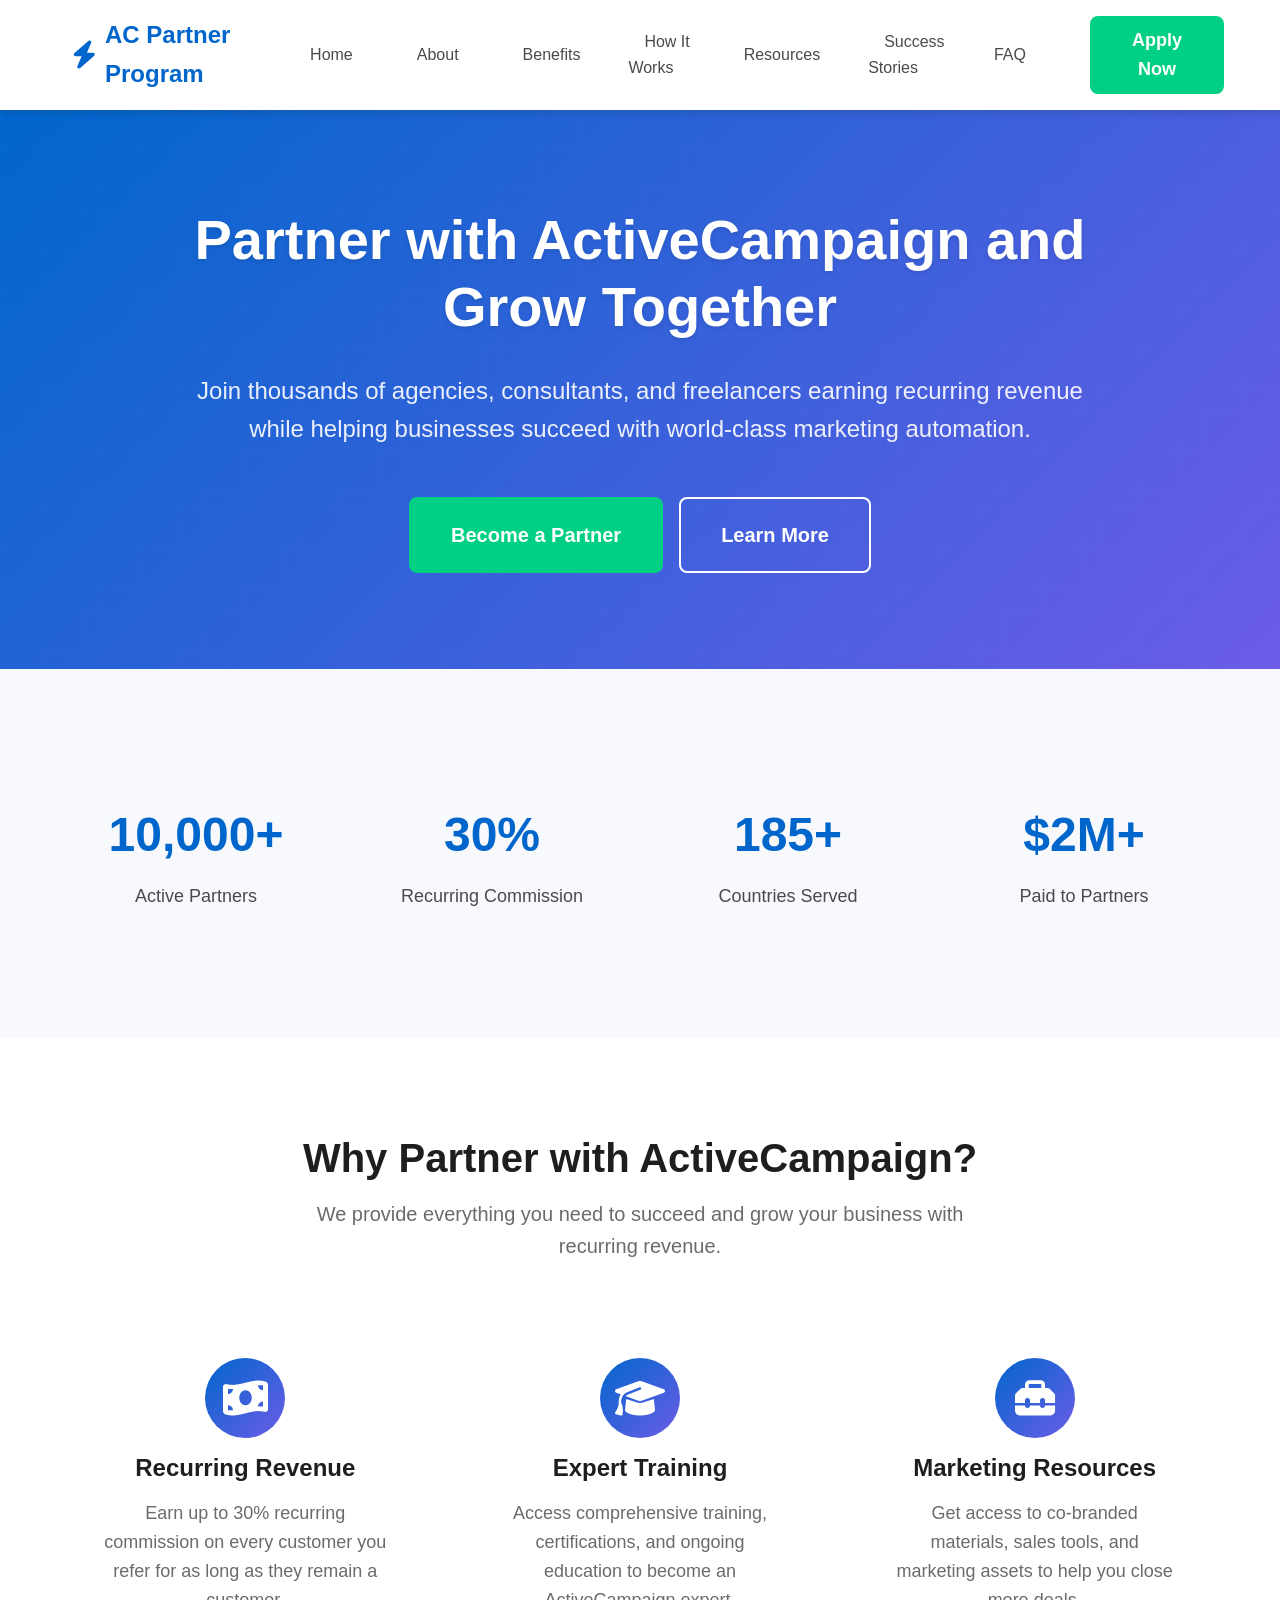
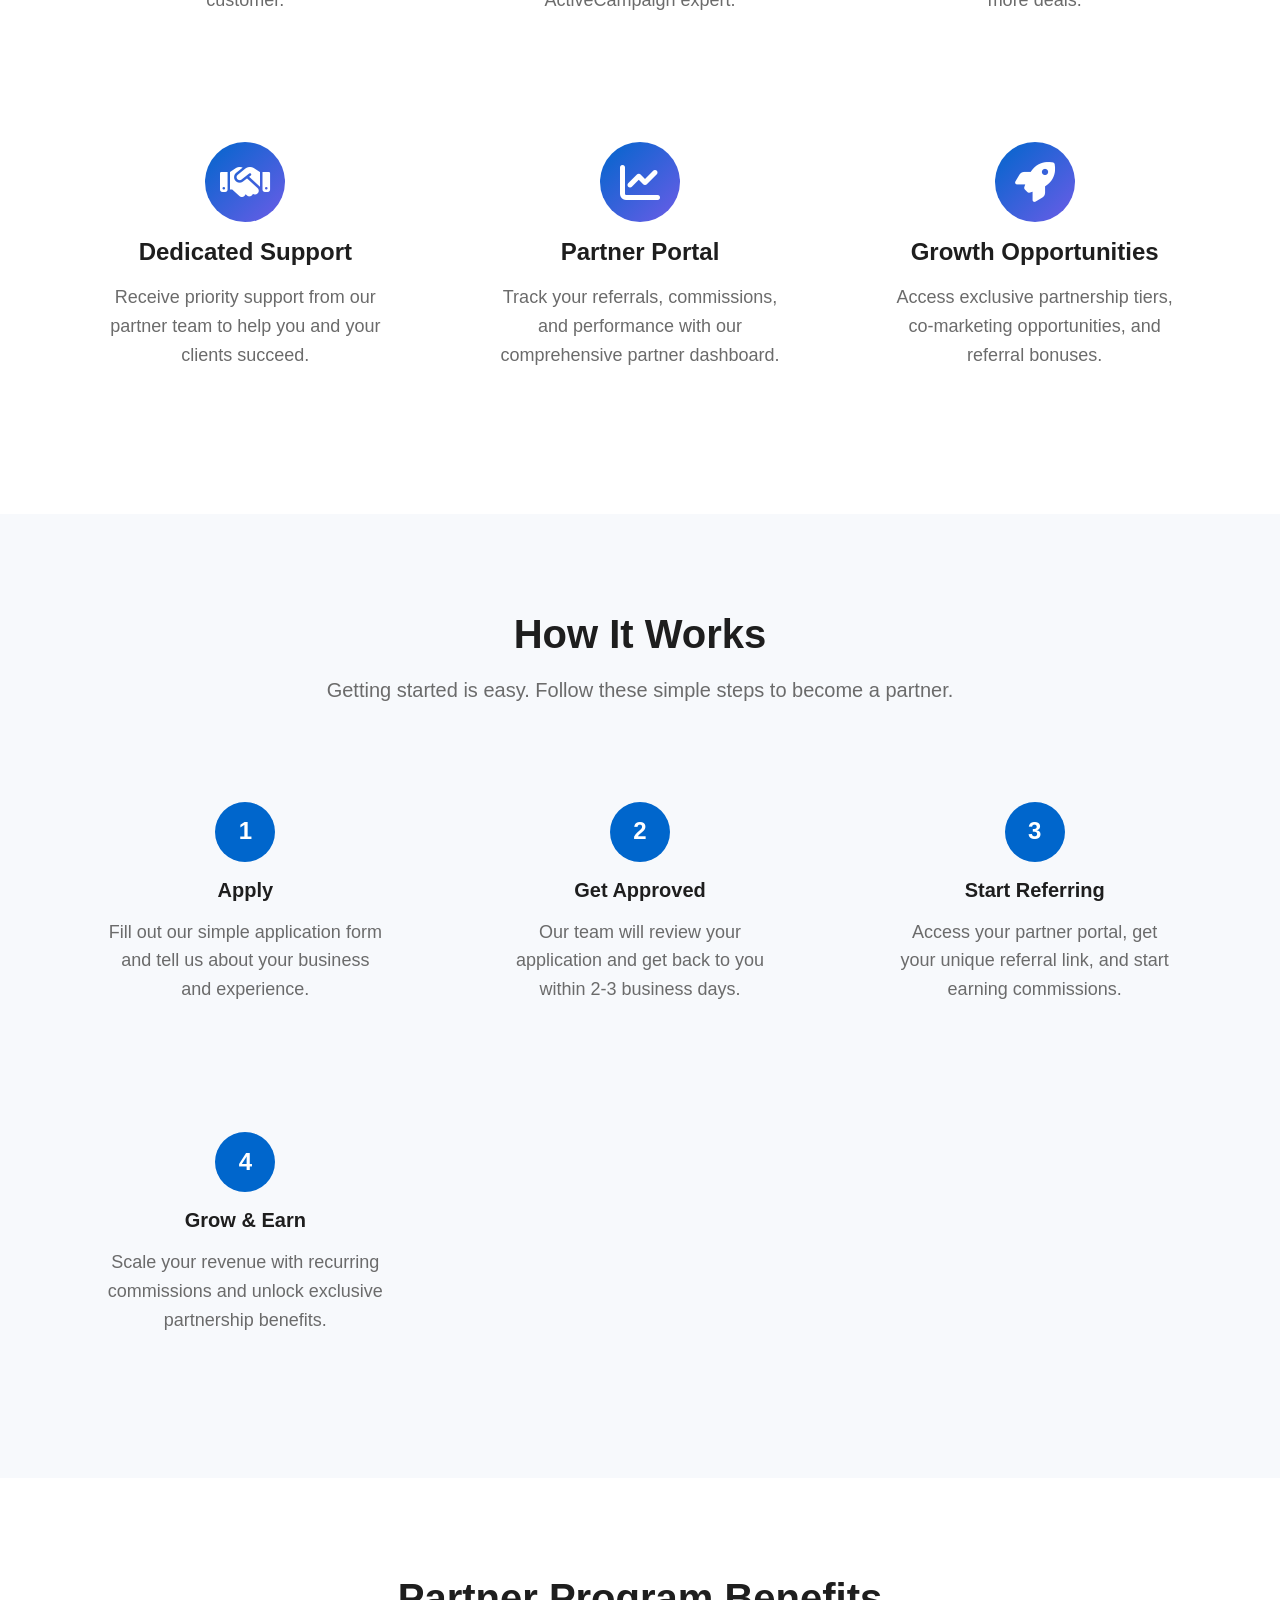
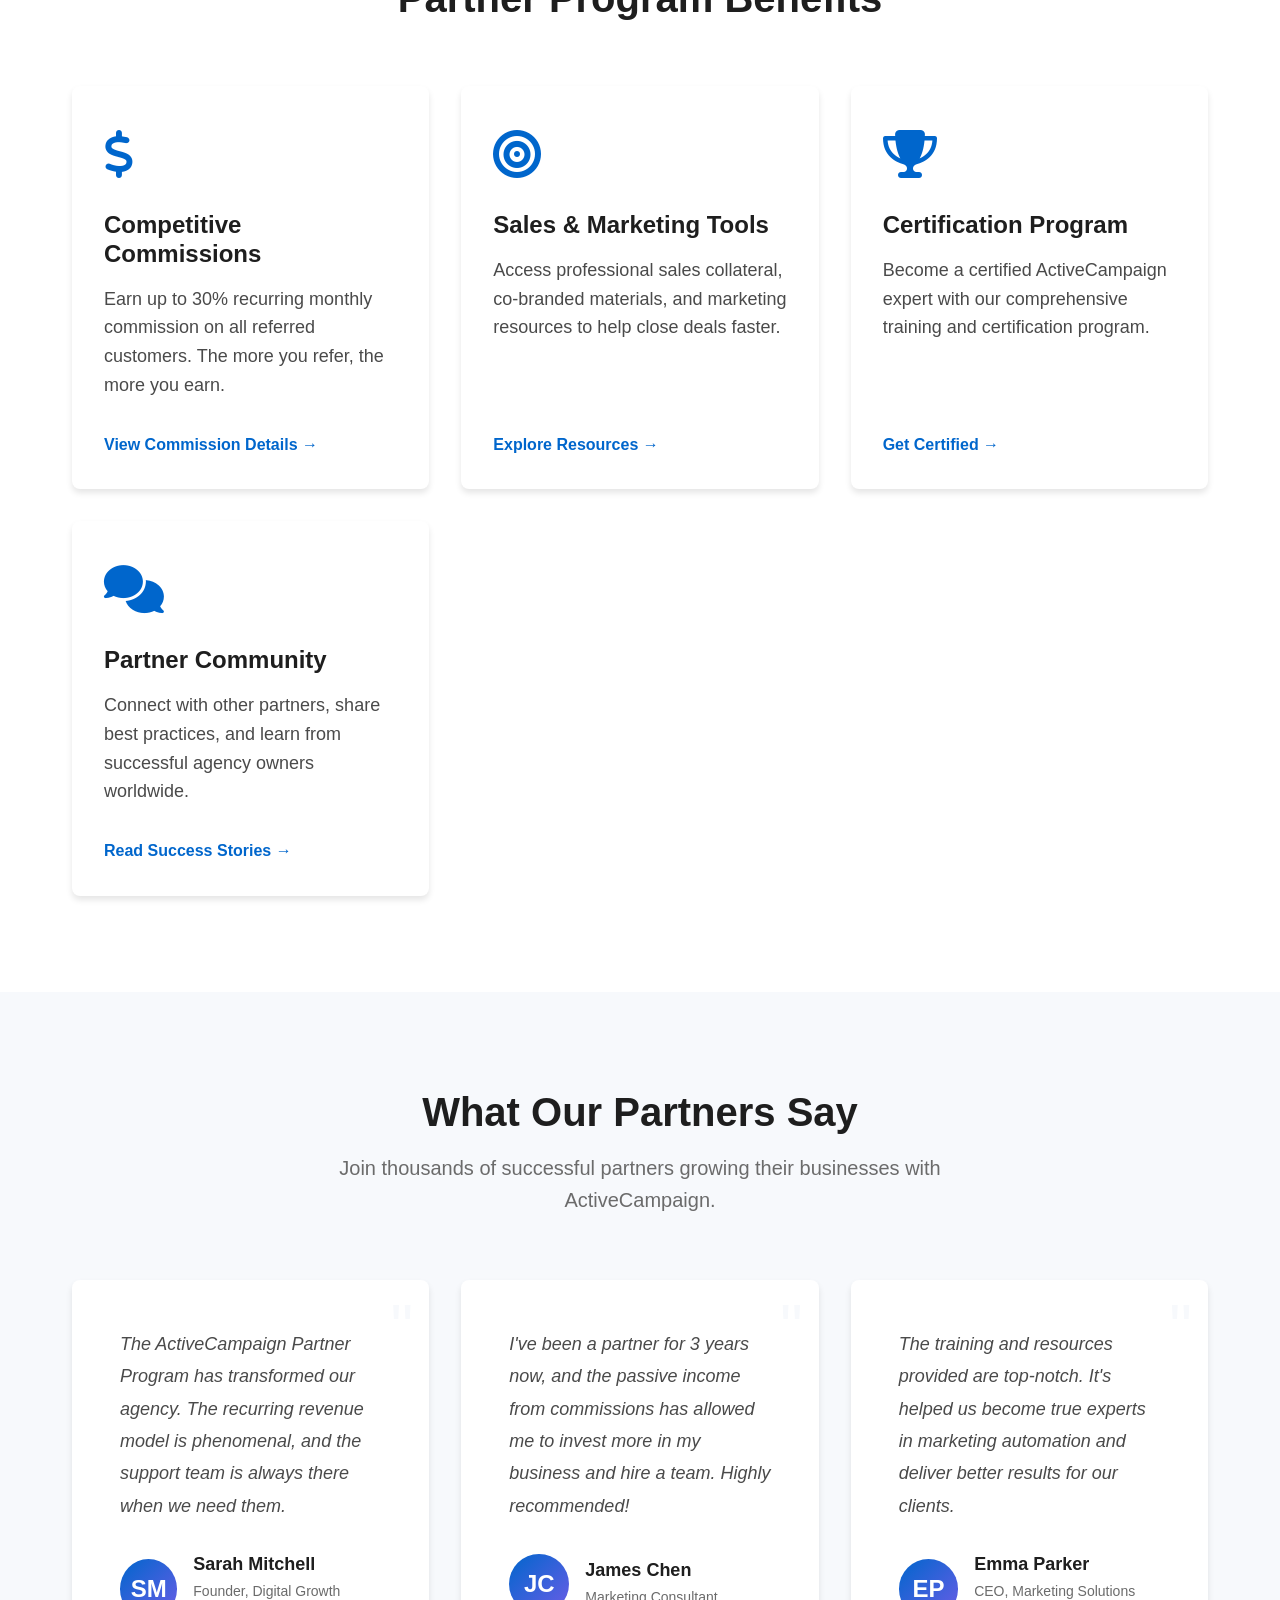
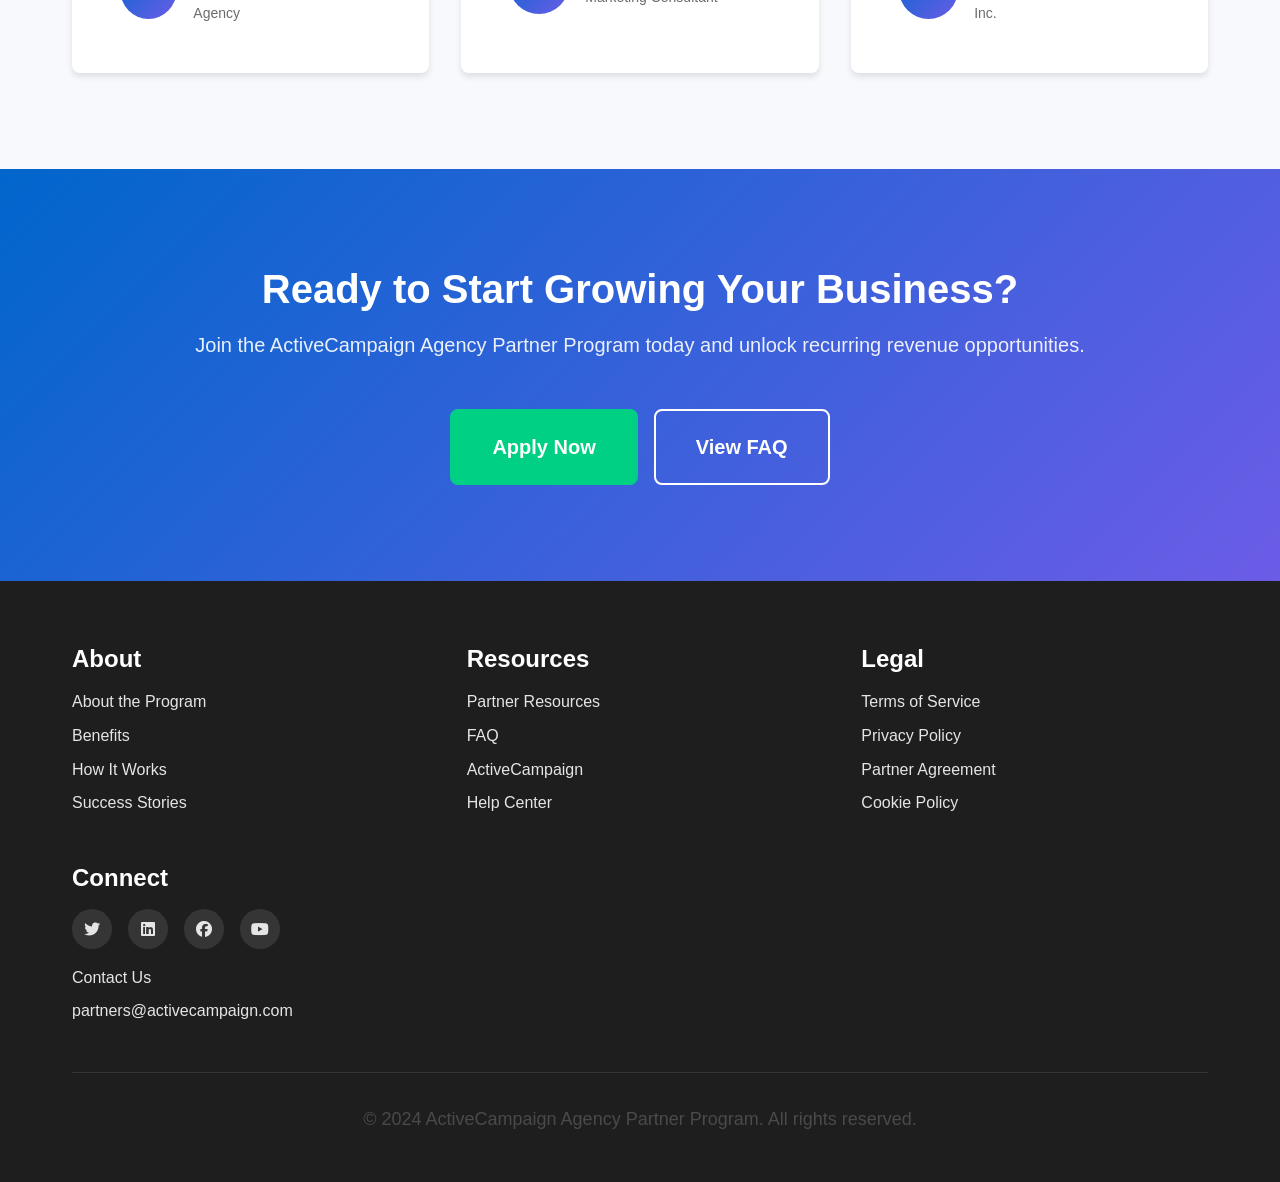
==== commit 69303af2: "Phase 1: Replace emojis with professional Font Awesome icons COMPLETE ICON SYSTEM UPGRADE  Added Fon" ====
--- a/index.html
+++ b/index.html
@@ -15,6 +15,9 @@
 
   <title>ActiveCampaign Agency Partner Program - Grow Your Business</title>
 
+  <!-- Font Awesome Icons -->
+  <link rel="stylesheet" href="https://cdnjs.cloudflare.com/ajax/libs/font-awesome/6.4.2/css/all.min.css" integrity="sha512-z3gLpd7yknf1YoNbCzqRKc4qyor8gaKU1qmn+CShxbuBusANI9QpRohGBreCFkKxLhei6S9CQXFEbbKuqLg0DA==" crossorigin="anonymous" referrerpolicy="no-referrer" />
+
   <!-- Stylesheets -->
   <link rel="stylesheet" href="css/main.css">
   <link rel="stylesheet" href="css/components.css">
@@ -26,7 +29,7 @@
   <nav class="navbar">
     <div class="nav-container">
       <a href="index.html" class="nav-logo">
-        <span style="font-size: 1.75rem;">⚡</span>
+        <i class="fas fa-bolt" style="font-size: 1.75rem;" aria-hidden="true"></i>
         <span>AC Partner Program</span>
       </a>
 
@@ -42,7 +45,7 @@
       </ul>
 
       <button class="nav-toggle" aria-label="Toggle navigation">
-        <span style="font-size: 1.5rem;">☰</span>
+        <i class="fas fa-bars" style="font-size: 1.5rem;" aria-hidden="true"></i>
       </button>
     </div>
   </nav>
@@ -95,37 +98,37 @@
 
       <div class="features-grid">
         <div class="feature">
-          <div class="feature-icon">💰</div>
+          <div class="feature-icon"><i class="fas fa-money-bill-wave" aria-hidden="true"></i></div>
           <h3>Recurring Revenue</h3>
           <p>Earn up to 30% recurring commission on every customer you refer for as long as they remain a customer.</p>
         </div>
 
         <div class="feature">
-          <div class="feature-icon">🎓</div>
+          <div class="feature-icon"><i class="fas fa-graduation-cap" aria-hidden="true"></i></div>
           <h3>Expert Training</h3>
           <p>Access comprehensive training, certifications, and ongoing education to become an ActiveCampaign expert.</p>
         </div>
 
         <div class="feature">
-          <div class="feature-icon">🛠️</div>
+          <div class="feature-icon"><i class="fas fa-toolbox" aria-hidden="true"></i></div>
           <h3>Marketing Resources</h3>
           <p>Get access to co-branded materials, sales tools, and marketing assets to help you close more deals.</p>
         </div>
 
         <div class="feature">
-          <div class="feature-icon">🤝</div>
+          <div class="feature-icon"><i class="fas fa-handshake" aria-hidden="true"></i></div>
           <h3>Dedicated Support</h3>
           <p>Receive priority support from our partner team to help you and your clients succeed.</p>
         </div>
 
         <div class="feature">
-          <div class="feature-icon">📊</div>
+          <div class="feature-icon"><i class="fas fa-chart-line" aria-hidden="true"></i></div>
           <h3>Partner Portal</h3>
           <p>Track your referrals, commissions, and performance with our comprehensive partner dashboard.</p>
         </div>
 
         <div class="feature">
-          <div class="feature-icon">🚀</div>
+          <div class="feature-icon"><i class="fas fa-rocket" aria-hidden="true"></i></div>
           <h3>Growth Opportunities</h3>
           <p>Access exclusive partnership tiers, co-marketing opportunities, and referral bonuses.</p>
         </div>
@@ -178,28 +181,28 @@
 
       <div class="grid grid-2">
         <div class="card">
-          <div class="card-icon">💵</div>
+          <div class="card-icon"><i class="fas fa-dollar-sign" aria-hidden="true"></i></div>
           <h3 class="card-title">Competitive Commissions</h3>
           <p class="card-text">Earn up to 30% recurring monthly commission on all referred customers. The more you refer, the more you earn.</p>
           <a href="benefits.html" class="card-link">View Commission Details →</a>
         </div>
 
         <div class="card">
-          <div class="card-icon">🎯</div>
+          <div class="card-icon"><i class="fas fa-bullseye" aria-hidden="true"></i></div>
           <h3 class="card-title">Sales & Marketing Tools</h3>
           <p class="card-text">Access professional sales collateral, co-branded materials, and marketing resources to help close deals faster.</p>
           <a href="resources.html" class="card-link">Explore Resources →</a>
         </div>
 
         <div class="card">
-          <div class="card-icon">🏆</div>
+          <div class="card-icon"><i class="fas fa-trophy" aria-hidden="true"></i></div>
           <h3 class="card-title">Certification Program</h3>
           <p class="card-text">Become a certified ActiveCampaign expert with our comprehensive training and certification program.</p>
           <a href="resources.html#training" class="card-link">Get Certified →</a>
         </div>
 
         <div class="card">
-          <div class="card-icon">💬</div>
+          <div class="card-icon"><i class="fas fa-comments" aria-hidden="true"></i></div>
           <h3 class="card-title">Partner Community</h3>
           <p class="card-text">Connect with other partners, share best practices, and learn from successful agency owners worldwide.</p>
           <a href="success-stories.html" class="card-link">Read Success Stories →</a>
@@ -305,10 +308,10 @@
         <div class="footer-section">
           <h4>Connect</h4>
           <div class="social-links">
-            <a href="#" class="social-link" aria-label="Twitter">𝕏</a>
-            <a href="#" class="social-link" aria-label="LinkedIn">in</a>
-            <a href="#" class="social-link" aria-label="Facebook">f</a>
-            <a href="#" class="social-link" aria-label="YouTube">▶</a>
+            <a href="#" class="social-link" aria-label="Twitter"><i class="fab fa-twitter"></i></a>
+            <a href="#" class="social-link" aria-label="LinkedIn"><i class="fab fa-linkedin"></i></a>
+            <a href="#" class="social-link" aria-label="Facebook"><i class="fab fa-facebook"></i></a>
+            <a href="#" class="social-link" aria-label="YouTube"><i class="fab fa-youtube"></i></a>
           </div>
           <ul style="margin-top: 1rem;">
             <li><a href="apply.html">Contact Us</a></li>
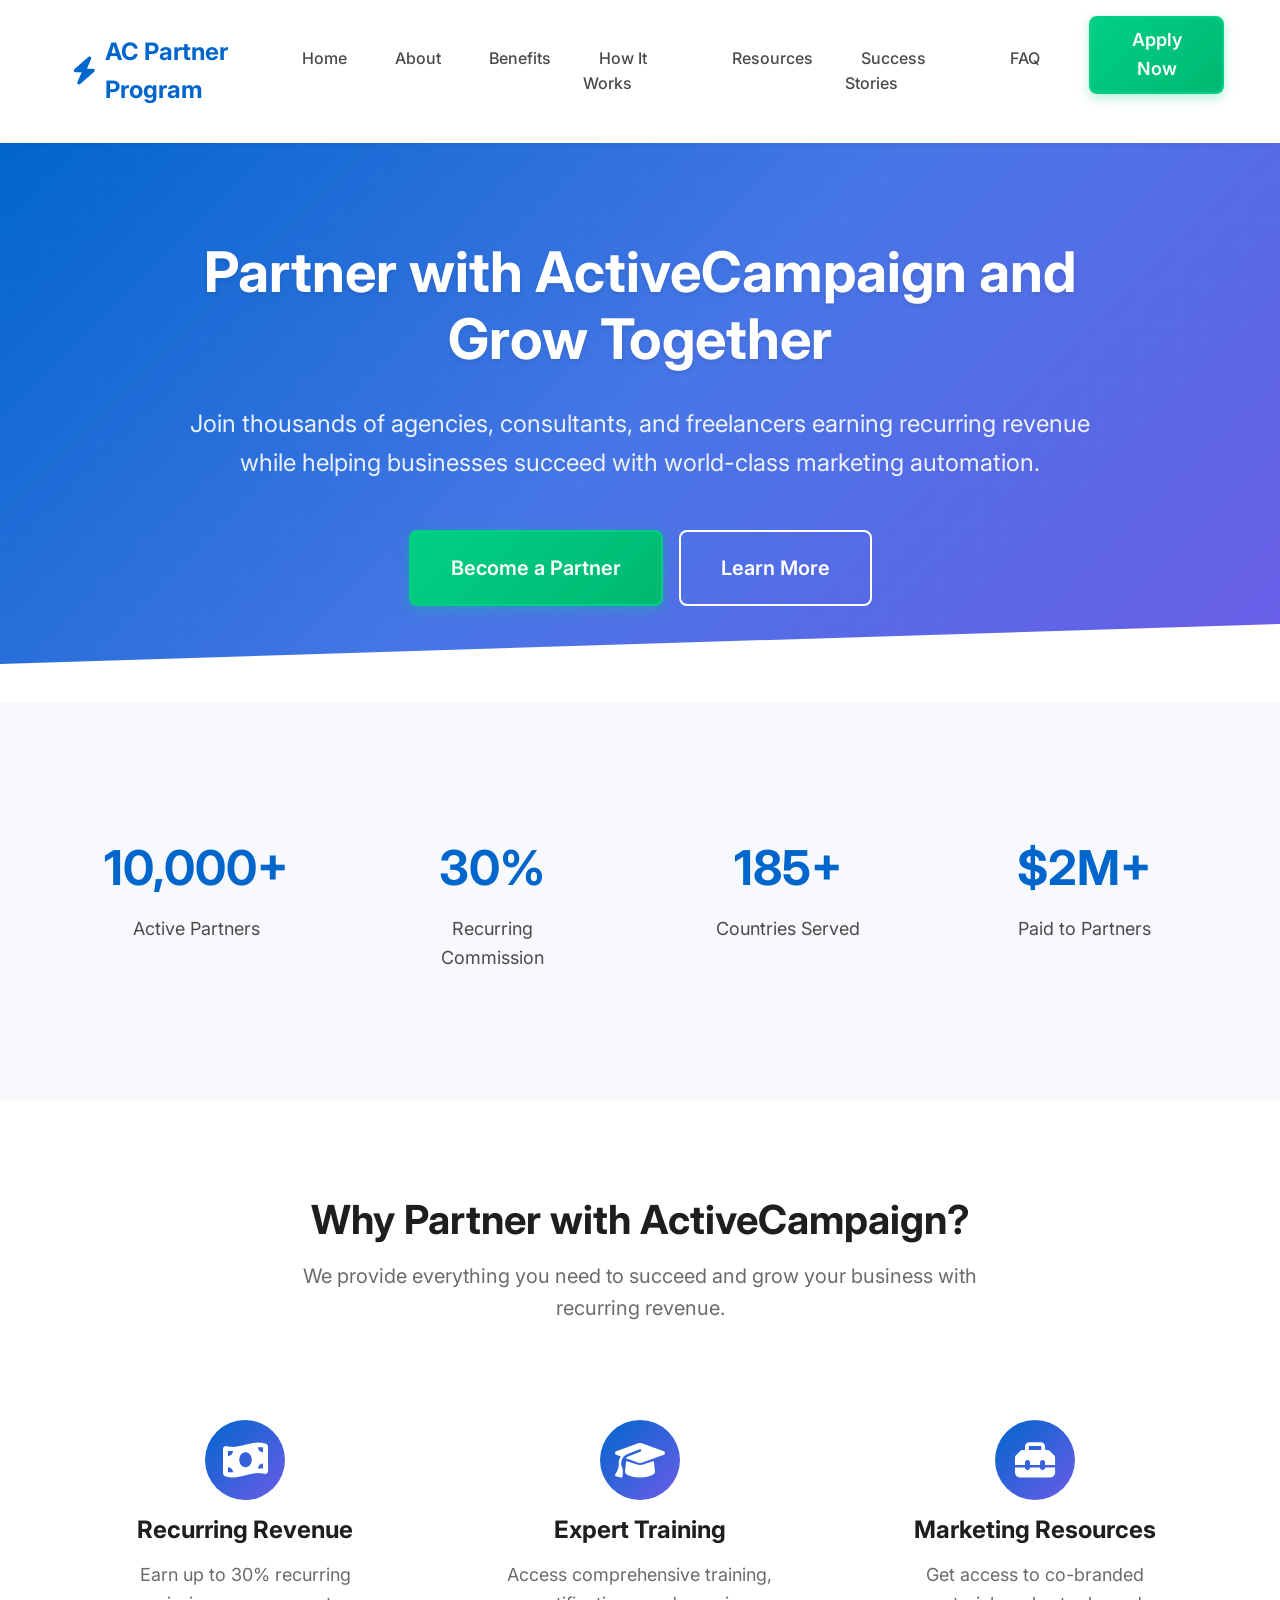
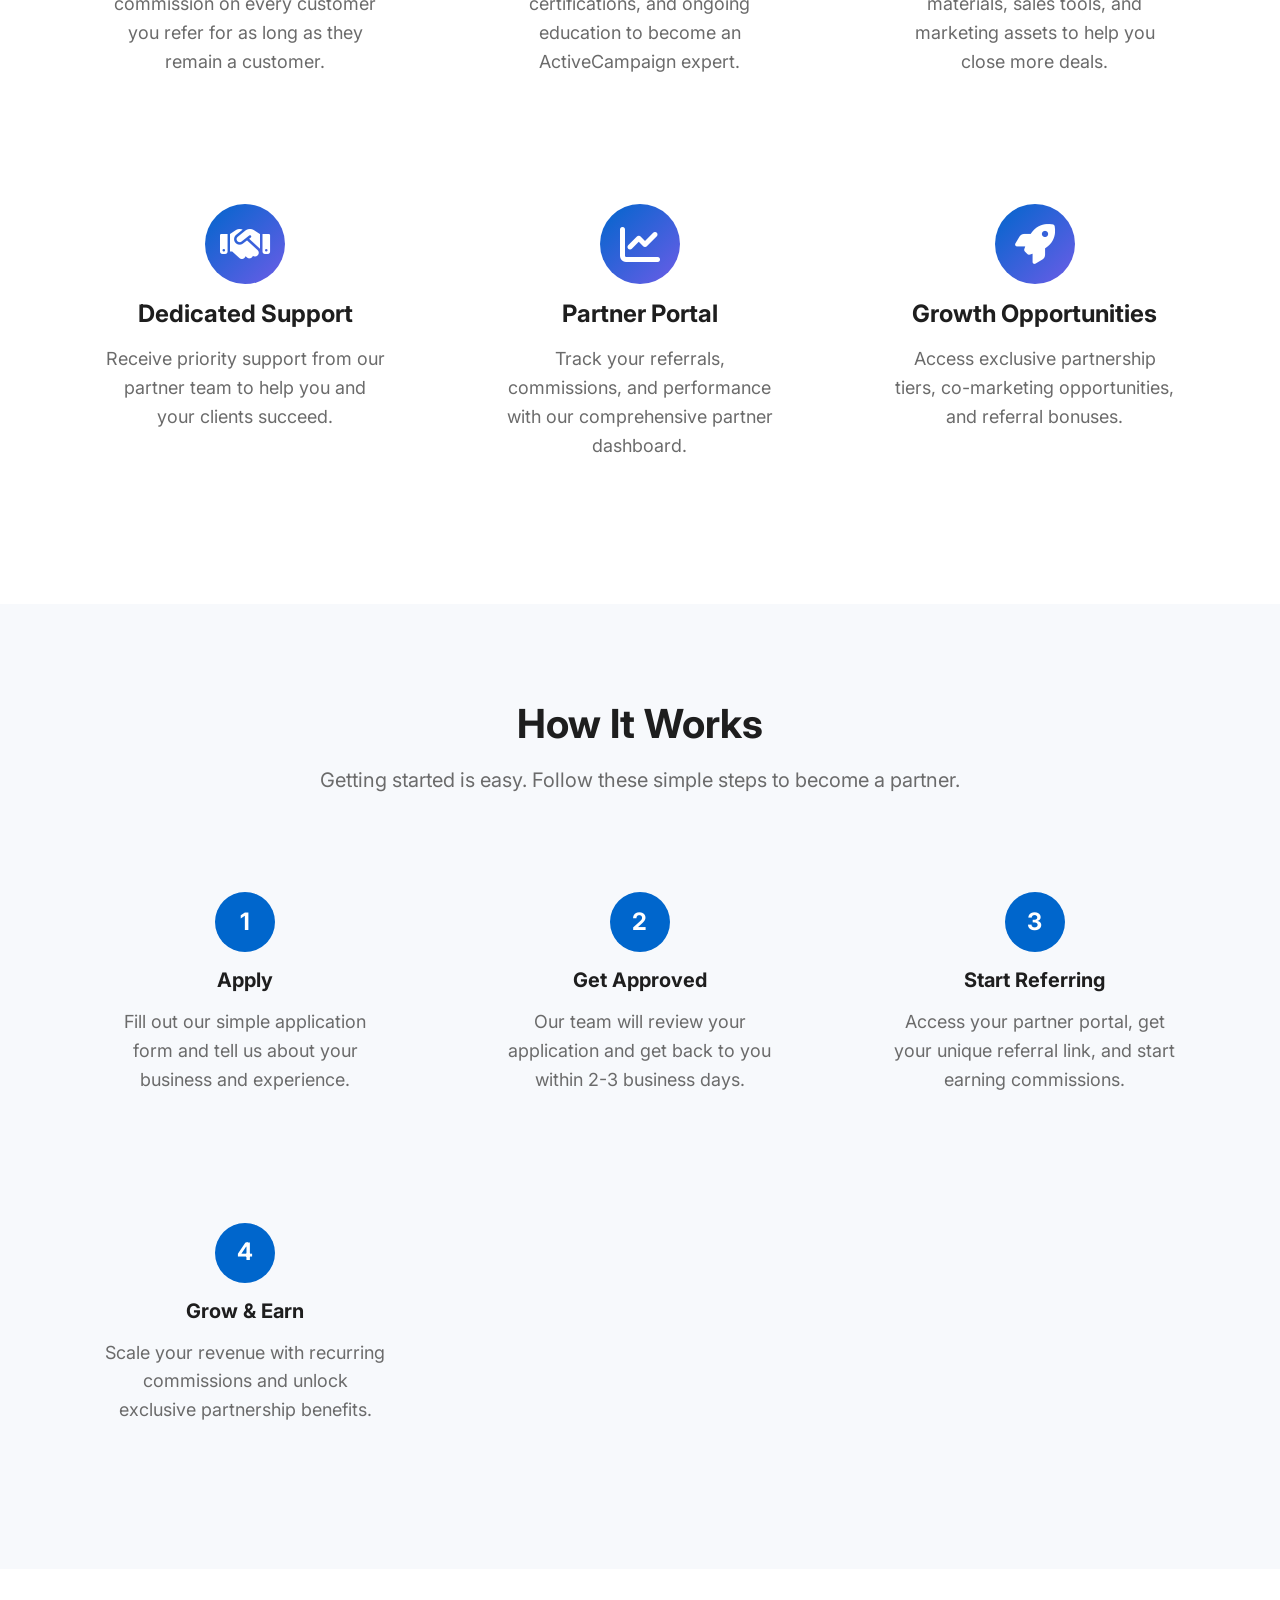
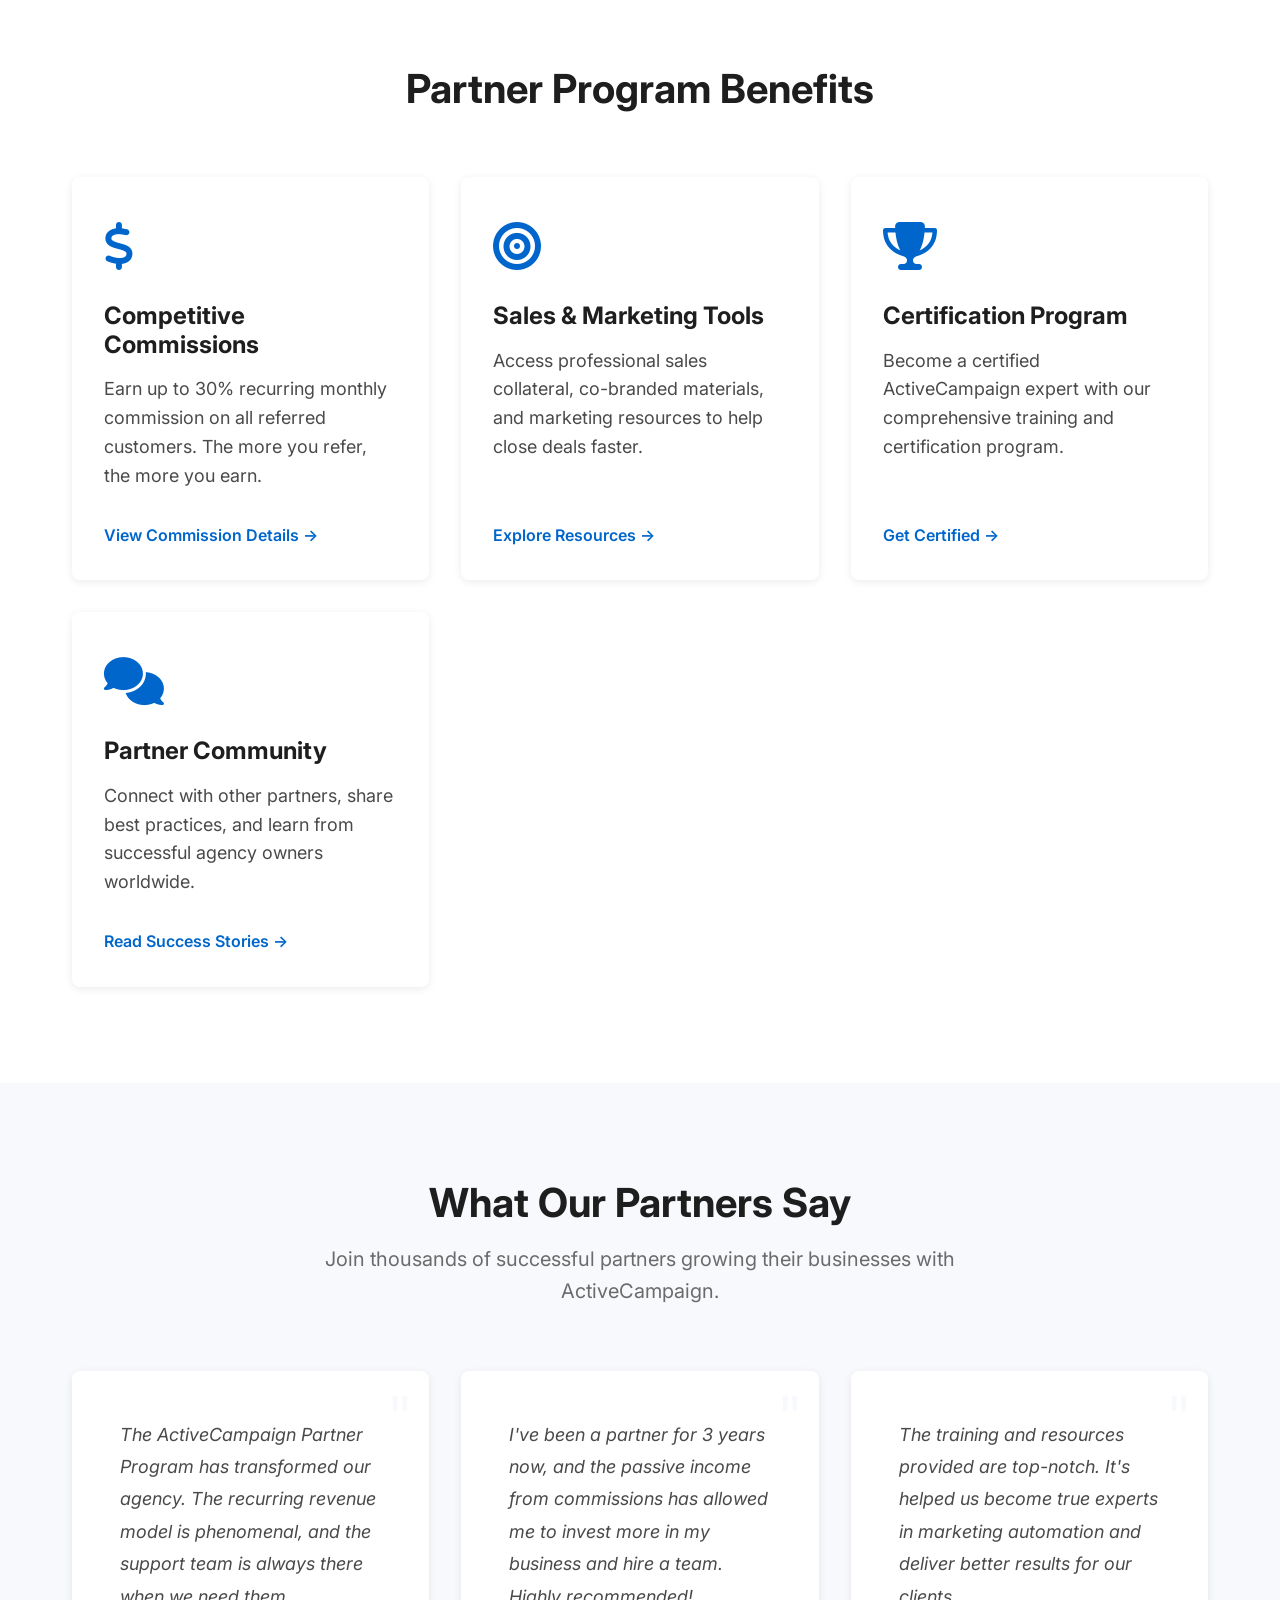
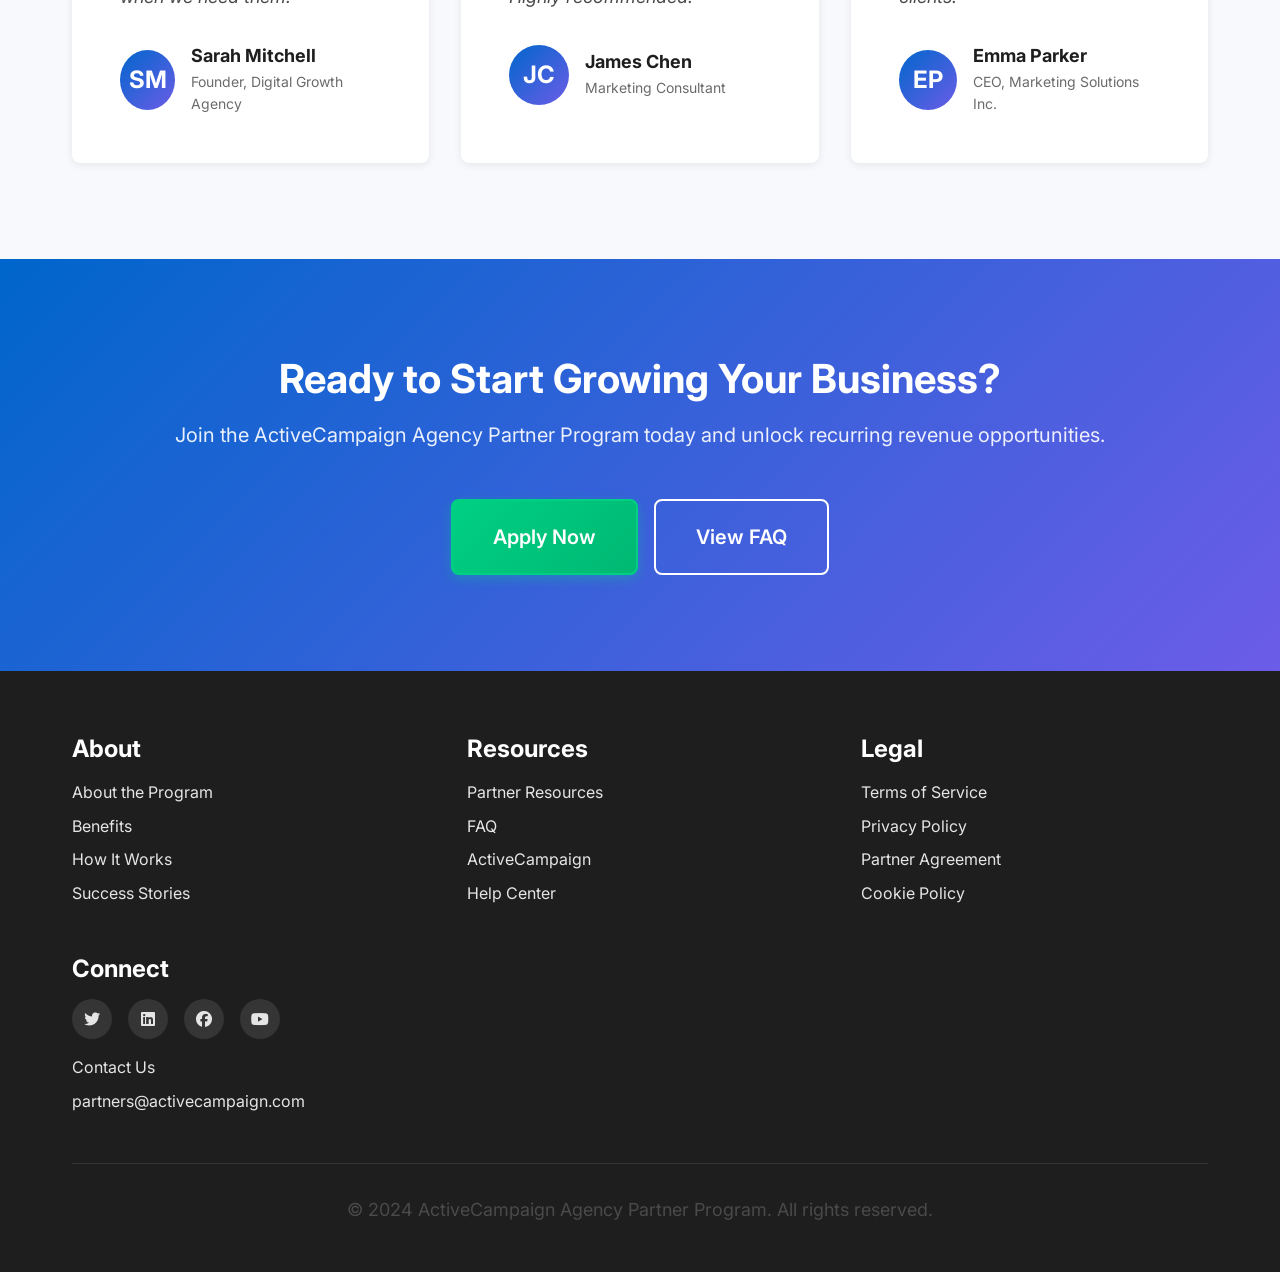
==== commit 1bf16e22: "Phase 6: Visual Design Enhancement Significantly enhanced visual design with modern aesthetics, smoo" ====
--- a/index.html
+++ b/index.html
@@ -3,6 +3,11 @@
 <head>
   <meta charset="UTF-8">
   <meta name="viewport" content="width=device-width, initial-scale=1.0">
+  
+  <!-- Google Fonts -->
+  <link rel="preconnect" href="https://fonts.googleapis.com">
+  <link rel="preconnect" href="https://fonts.gstatic.com" crossorigin>
+  <link href="https://fonts.googleapis.com/css2?family=Inter:wght@400;500;600;700;800&display=swap" rel="stylesheet">
   <meta name="description" content="Join the ActiveCampaign Agency Partner Program and grow your business with recurring commissions, exclusive resources, and dedicated support.">
   <meta name="keywords" content="ActiveCampaign, Agency Partner, Marketing Automation, Email Marketing, Partner Program">
   <meta name="author" content="ActiveCampaign">
@@ -14,6 +19,9 @@
   <meta property="og:url" content="https://yourwebsite.com">
 
   <title>ActiveCampaign Agency Partner Program - Grow Your Business</title>
+  <link rel="icon" type="image/svg+xml" href="assets/images/icons/favicon.svg">
+  <link rel="apple-touch-icon" sizes="180x180" href="assets/images/icons/apple-touch-icon.svg">
+  <meta name="theme-color" content="#0066CC">
 
   <!-- Font Awesome Icons -->
   <link rel="stylesheet" href="https://cdnjs.cloudflare.com/ajax/libs/font-awesome/6.4.2/css/all.min.css" integrity="sha512-z3gLpd7yknf1YoNbCzqRKc4qyor8gaKU1qmn+CShxbuBusANI9QpRohGBreCFkKxLhei6S9CQXFEbbKuqLg0DA==" crossorigin="anonymous" referrerpolicy="no-referrer" />
@@ -298,10 +306,10 @@
         <div class="footer-section">
           <h4>Legal</h4>
           <ul>
-            <li><a href="#">Terms of Service</a></li>
-            <li><a href="#">Privacy Policy</a></li>
-            <li><a href="#">Partner Agreement</a></li>
-            <li><a href="#">Cookie Policy</a></li>
+            <li><a href="legal/terms.html">Terms of Service</a></li>
+            <li><a href="legal/privacy.html">Privacy Policy</a></li>
+            <li><a href="assets/downloads/partner-agreement-template.html" target="_blank">Partner Agreement</a></li>
+            <li><a href="legal/cookies.html">Cookie Policy</a></li>
           </ul>
         </div>
 
--- a/css/main.css
+++ b/css/main.css
@@ -22,8 +22,8 @@
   --white: #FFFFFF;
 
   /* Typography */
-  --font-primary: -apple-system, BlinkMacSystemFont, "Segoe UI", "Inter", "Helvetica Neue", Arial, sans-serif;
-  --font-heading: -apple-system, BlinkMacSystemFont, "Segoe UI", "Inter", "Helvetica Neue", Arial, sans-serif;
+  --font-primary: 'Inter', -apple-system, BlinkMacSystemFont, "Segoe UI", "Helvetica Neue", Arial, sans-serif;
+  --font-heading: 'Inter', -apple-system, BlinkMacSystemFont, "Segoe UI", "Helvetica Neue", Arial, sans-serif;
 
   /* Spacing */
   --spacing-xs: 0.5rem;
@@ -36,11 +36,16 @@
   /* Layout */
   --max-width: 1200px;
   --border-radius: 8px;
-  --box-shadow: 0 4px 6px rgba(0, 0, 0, 0.1);
-  --box-shadow-lg: 0 10px 25px rgba(0, 0, 0, 0.15);
+  --border-radius-lg: 12px;
+  --box-shadow: 0 2px 8px rgba(0, 0, 0, 0.08);
+  --box-shadow-md: 0 4px 12px rgba(0, 0, 0, 0.1);
+  --box-shadow-lg: 0 10px 30px rgba(0, 0, 0, 0.12);
+  --box-shadow-xl: 0 20px 40px rgba(0, 0, 0, 0.15);
 
   /* Transitions */
-  --transition: all 0.3s ease;
+  --transition: all 0.3s cubic-bezier(0.4, 0, 0.2, 1);
+  --transition-fast: all 0.15s cubic-bezier(0.4, 0, 0.2, 1);
+  --transition-slow: all 0.5s cubic-bezier(0.4, 0, 0.2, 1);
 }
 
 /* Reset & Base Styles */
@@ -61,6 +66,72 @@
   color: var(--dark);
   background-color: var(--white);
   overflow-x: hidden;
+  -webkit-font-smoothing: antialiased;
+  -moz-osx-font-smoothing: grayscale;
+}
+
+/* Keyframe Animations */
+@keyframes fadeIn {
+  from {
+    opacity: 0;
+    transform: translateY(20px);
+  }
+  to {
+    opacity: 1;
+    transform: translateY(0);
+  }
+}
+
+@keyframes fadeInUp {
+  from {
+    opacity: 0;
+    transform: translateY(30px);
+  }
+  to {
+    opacity: 1;
+    transform: translateY(0);
+  }
+}
+
+@keyframes slideInRight {
+  from {
+    opacity: 0;
+    transform: translateX(-30px);
+  }
+  to {
+    opacity: 1;
+    transform: translateX(0);
+  }
+}
+
+@keyframes pulse {
+  0%, 100% {
+    transform: scale(1);
+  }
+  50% {
+    transform: scale(1.05);
+  }
+}
+
+@keyframes shimmer {
+  0% {
+    background-position: -1000px 0;
+  }
+  100% {
+    background-position: 1000px 0;
+  }
+}
+
+.animate-fade-in {
+  animation: fadeIn 0.6s ease-out;
+}
+
+.animate-fade-in-up {
+  animation: fadeInUp 0.8s ease-out;
+}
+
+.animate-slide-in {
+  animation: slideInRight 0.6s ease-out;
 }
 
 /* Typography */
@@ -161,12 +232,19 @@
 
 /* Navigation */
 .navbar {
-  background-color: var(--white);
-  box-shadow: var(--box-shadow);
+  background-color: rgba(255, 255, 255, 0.95);
+  backdrop-filter: blur(10px);
+  -webkit-backdrop-filter: blur(10px);
+  box-shadow: 0 1px 3px rgba(0, 0, 0, 0.08);
   position: sticky;
   top: 0;
   z-index: 1000;
   padding: var(--spacing-sm) 0;
+  transition: var(--transition);
+}
+
+.navbar:hover {
+  box-shadow: 0 2px 8px rgba(0, 0, 0, 0.12);
 }
 
 .nav-container {
@@ -199,11 +277,29 @@
   padding: 0.5rem 1rem;
   border-radius: var(--border-radius);
   transition: var(--transition);
+  position: relative;
+}
+
+.nav-link::after {
+  content: '';
+  position: absolute;
+  bottom: 0;
+  left: 50%;
+  width: 0;
+  height: 2px;
+  background: linear-gradient(90deg, var(--primary-color), var(--secondary-color));
+  transform: translateX(-50%);
+  transition: var(--transition);
 }
 
 .nav-link:hover {
   background-color: var(--light);
   color: var(--primary-color);
+  transform: translateY(-1px);
+}
+
+.nav-link:hover::after {
+  width: 80%;
 }
 
 .nav-link.active {
@@ -221,11 +317,22 @@
 
 /* Hero Section */
 .hero {
-  background: linear-gradient(135deg, var(--primary-color) 0%, var(--secondary-color) 100%);
+  background: linear-gradient(135deg, #0066CC 0%, #4776E6 50%, #6C5CE7 100%);
   color: var(--white);
   padding: var(--spacing-xxl) 0;
   position: relative;
   overflow: hidden;
+}
+
+.hero::after {
+  content: '';
+  position: absolute;
+  bottom: -2px;
+  left: 0;
+  right: 0;
+  height: 80px;
+  background: var(--white);
+  clip-path: polygon(0 50%, 100% 0, 100% 100%, 0% 100%);
 }
 
 .hero::before {
@@ -275,16 +382,34 @@
 }
 
 .btn-primary {
-  background-color: var(--accent-color);
+  background: linear-gradient(135deg, var(--accent-color) 0%, #00B872 100%);
   color: var(--white);
   border-color: var(--accent-color);
+  box-shadow: 0 4px 12px rgba(0, 208, 132, 0.3);
+  position: relative;
+  overflow: hidden;
+}
+
+.btn-primary::before {
+  content: '';
+  position: absolute;
+  top: 0;
+  left: -100%;
+  width: 100%;
+  height: 100%;
+  background: linear-gradient(90deg, transparent, rgba(255, 255, 255, 0.2), transparent);
+  transition: left 0.5s ease;
+}
+
+.btn-primary:hover::before {
+  left: 100%;
 }
 
 .btn-primary:hover {
-  background-color: var(--accent-dark);
+  background: linear-gradient(135deg, #00B872 0%, var(--accent-color) 100%);
   border-color: var(--accent-dark);
-  transform: translateY(-2px);
-  box-shadow: var(--box-shadow-lg);
+  transform: translateY(-3px);
+  box-shadow: 0 8px 20px rgba(0, 208, 132, 0.4);
 }
 
 .btn-secondary {
@@ -296,17 +421,40 @@
 .btn-secondary:hover {
   background-color: var(--white);
   color: var(--primary-color);
+  transform: translateY(-2px);
+  box-shadow: 0 4px 12px rgba(255, 255, 255, 0.3);
 }
 
 .btn-outline {
   background-color: transparent;
   color: var(--primary-color);
   border-color: var(--primary-color);
+  position: relative;
+  overflow: hidden;
+  z-index: 1;
+}
+
+.btn-outline::before {
+  content: '';
+  position: absolute;
+  top: 0;
+  left: 0;
+  width: 0;
+  height: 100%;
+  background: var(--primary-color);
+  transition: width 0.3s ease;
+  z-index: -1;
+}
+
+.btn-outline:hover::before {
+  width: 100%;
 }
 
 .btn-outline:hover {
-  background-color: var(--primary-color);
-  color: var(--white);
+  color: var(--white);
+  border-color: var(--primary-color);
+  transform: translateY(-2px);
+  box-shadow: var(--box-shadow-md);
 }
 
 .btn-large {
@@ -378,11 +526,33 @@
   border-radius: 50%;
   color: var(--white);
   transition: var(--transition);
+  position: relative;
+  overflow: hidden;
+}
+
+.social-link::before {
+  content: '';
+  position: absolute;
+  top: 50%;
+  left: 50%;
+  width: 0;
+  height: 0;
+  border-radius: 50%;
+  background: var(--primary-color);
+  transition: width 0.3s ease, height 0.3s ease;
+  transform: translate(-50%, -50%);
+  z-index: -1;
+}
+
+.social-link:hover::before {
+  width: 100%;
+  height: 100%;
 }
 
 .social-link:hover {
   background-color: var(--primary-color);
-  transform: translateY(-2px);
+  transform: translateY(-4px) scale(1.1);
+  box-shadow: 0 4px 12px rgba(0, 102, 204, 0.4);
 }
 
 /* Utility Classes */
--- a/css/components.css
+++ b/css/components.css
@@ -411,6 +411,16 @@
 .content-image {
   border-radius: var(--border-radius);
   box-shadow: var(--box-shadow-lg);
+  overflow: hidden;
+}
+
+.content-image img,
+.content-img {
+  width: 100%;
+  height: auto;
+  display: block;
+  object-fit: cover;
+  min-height: 400px;
 }
 
 .content-text h2 {
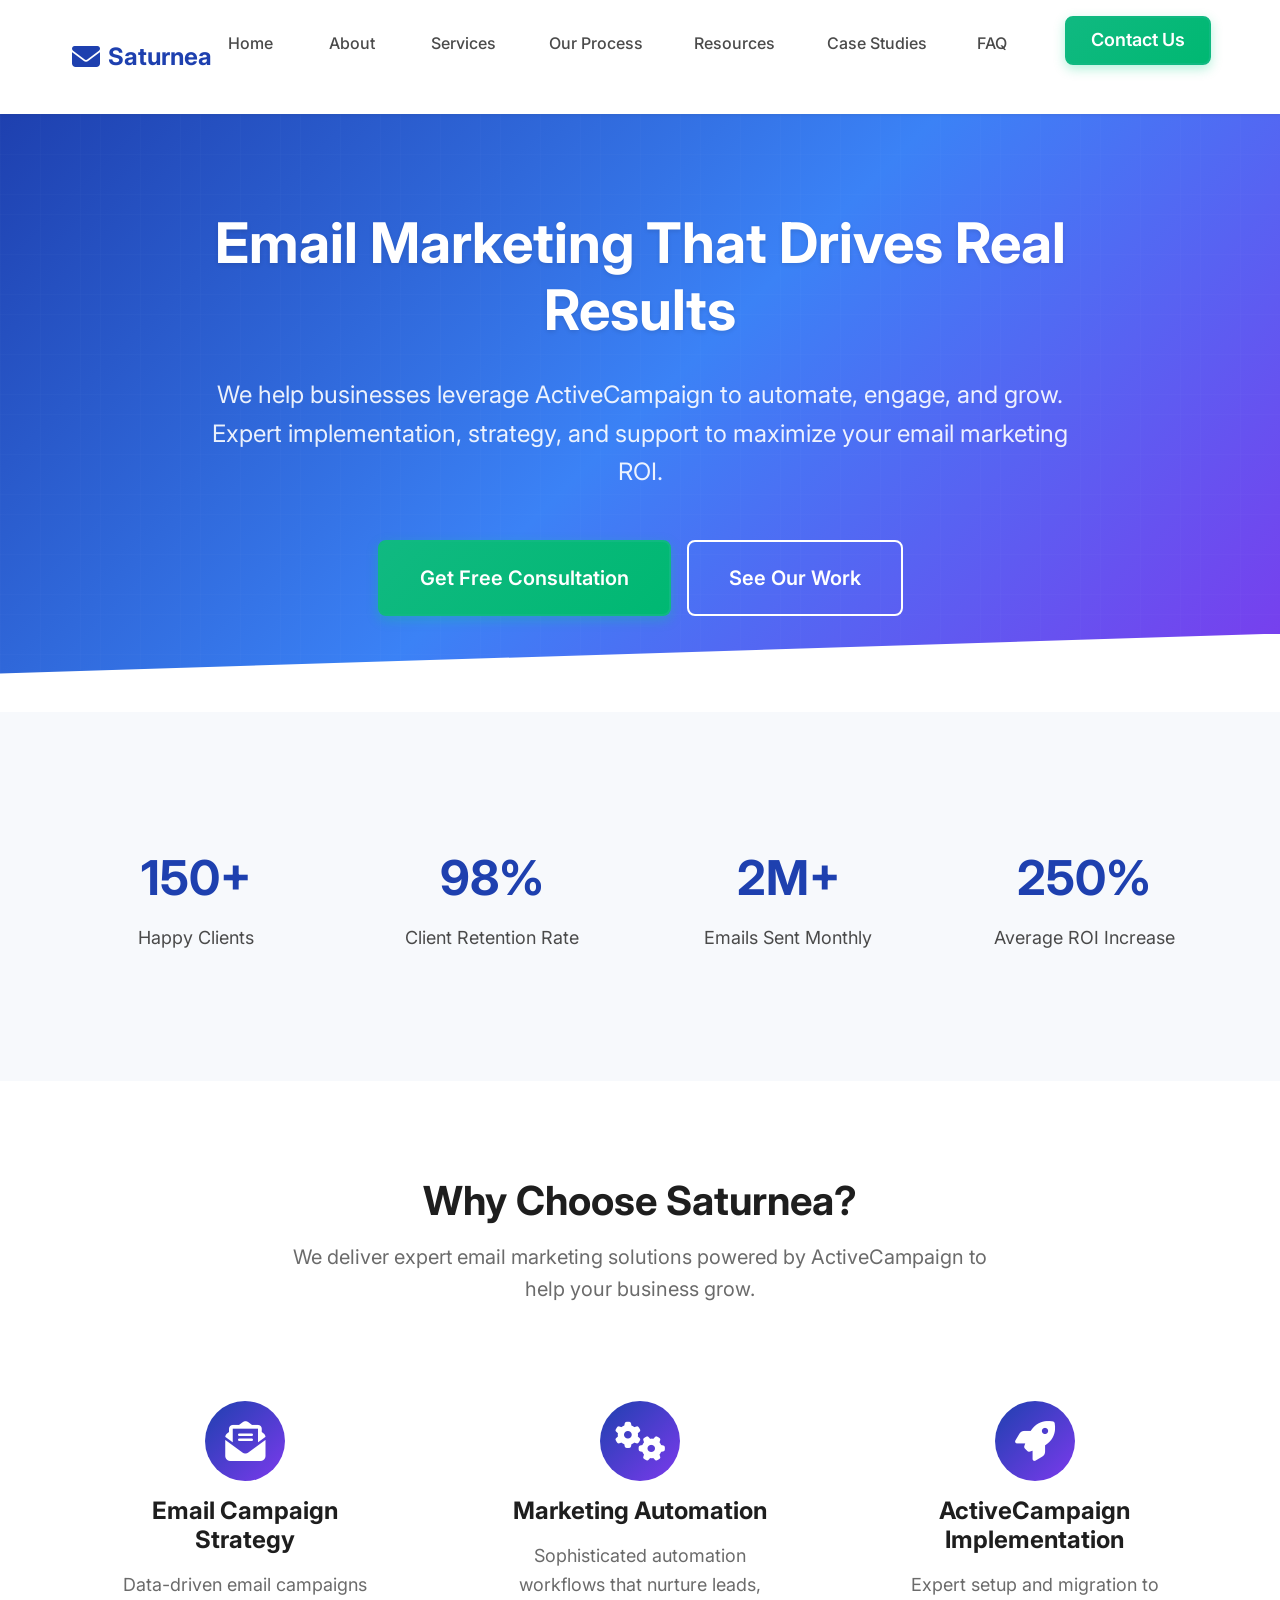
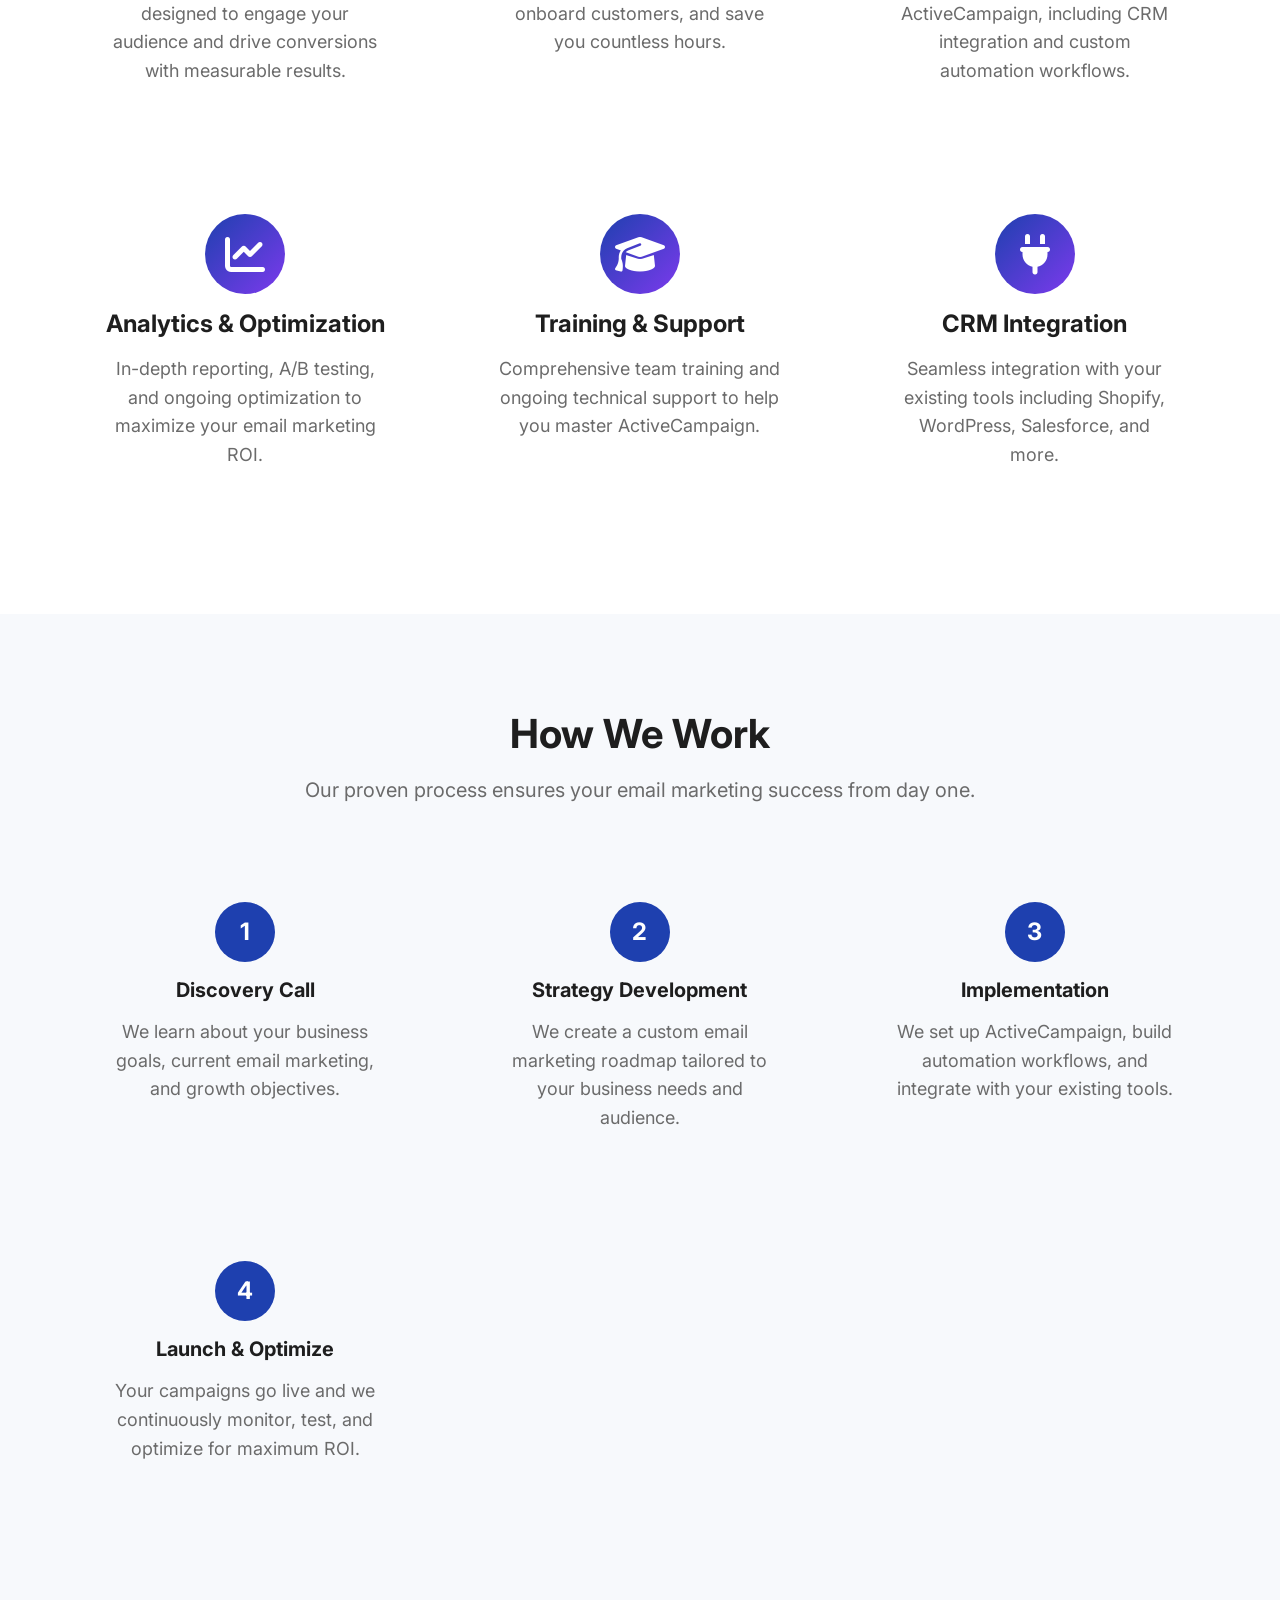
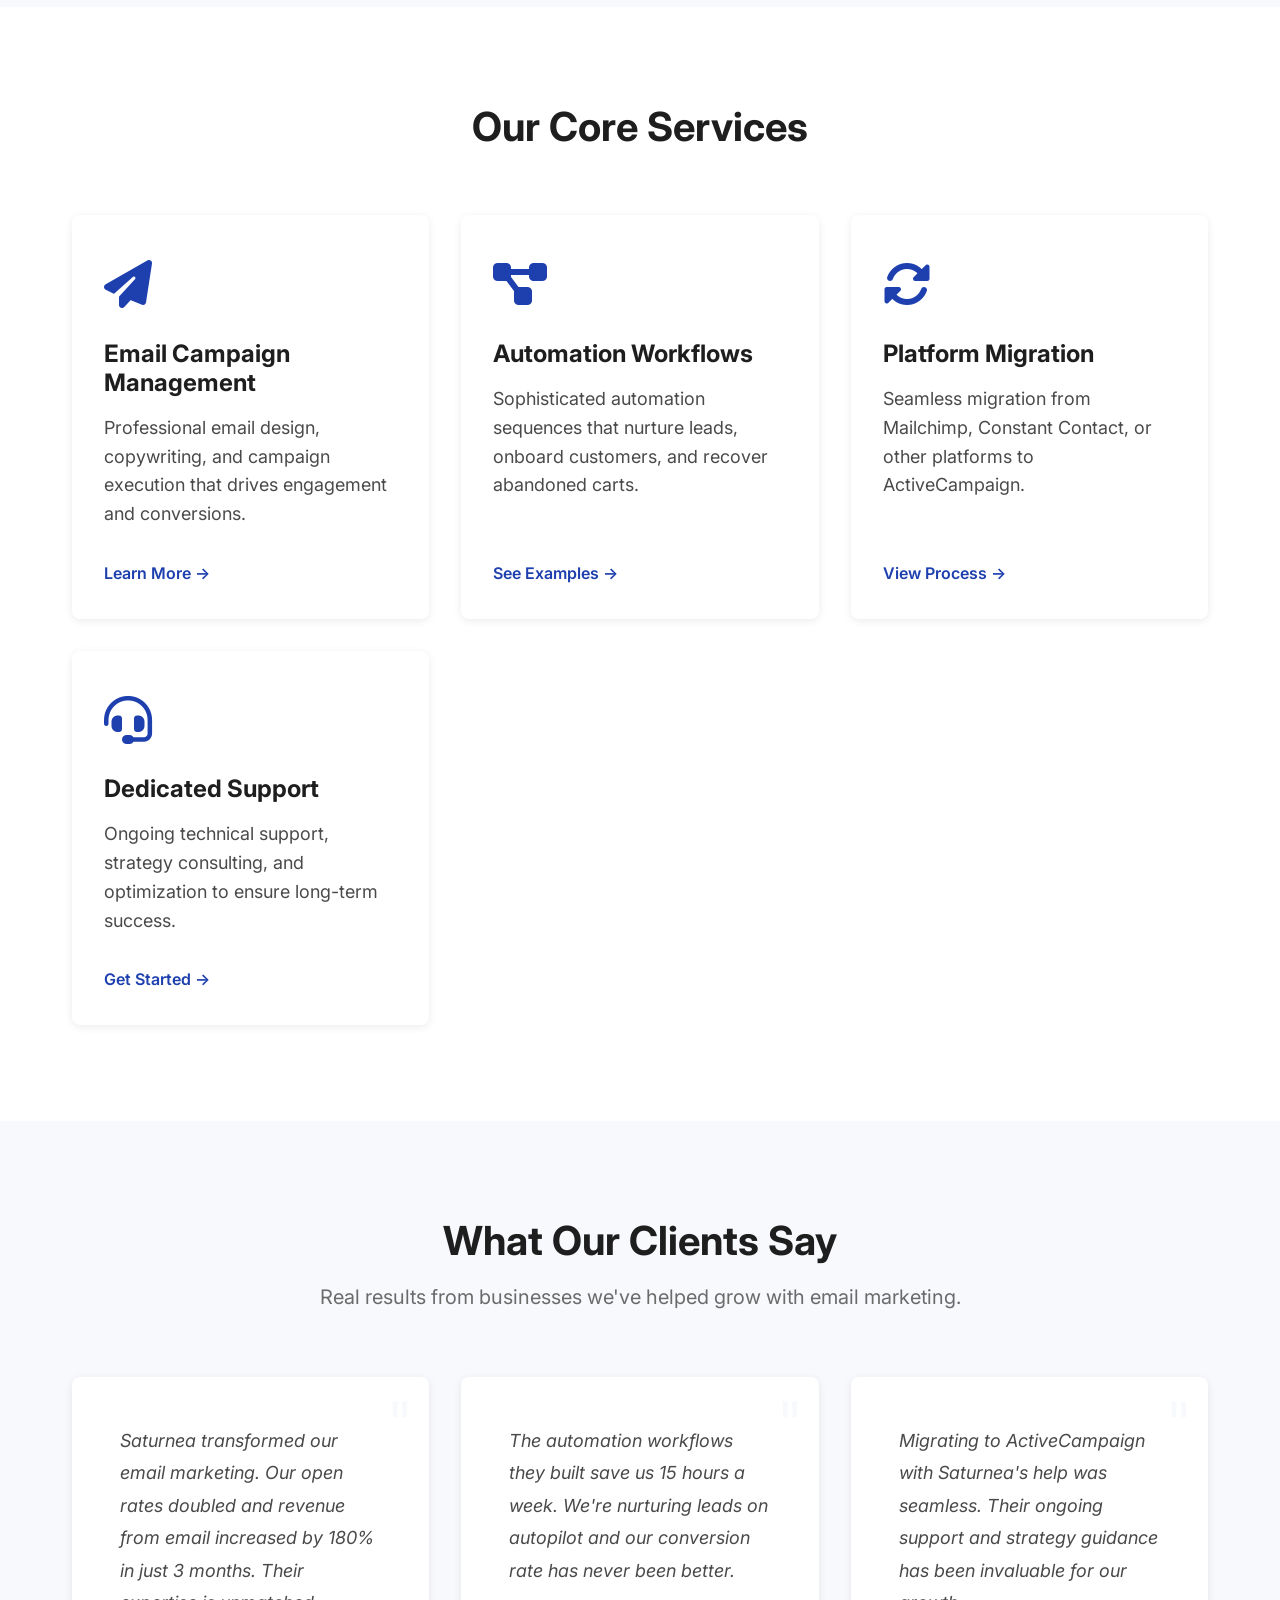
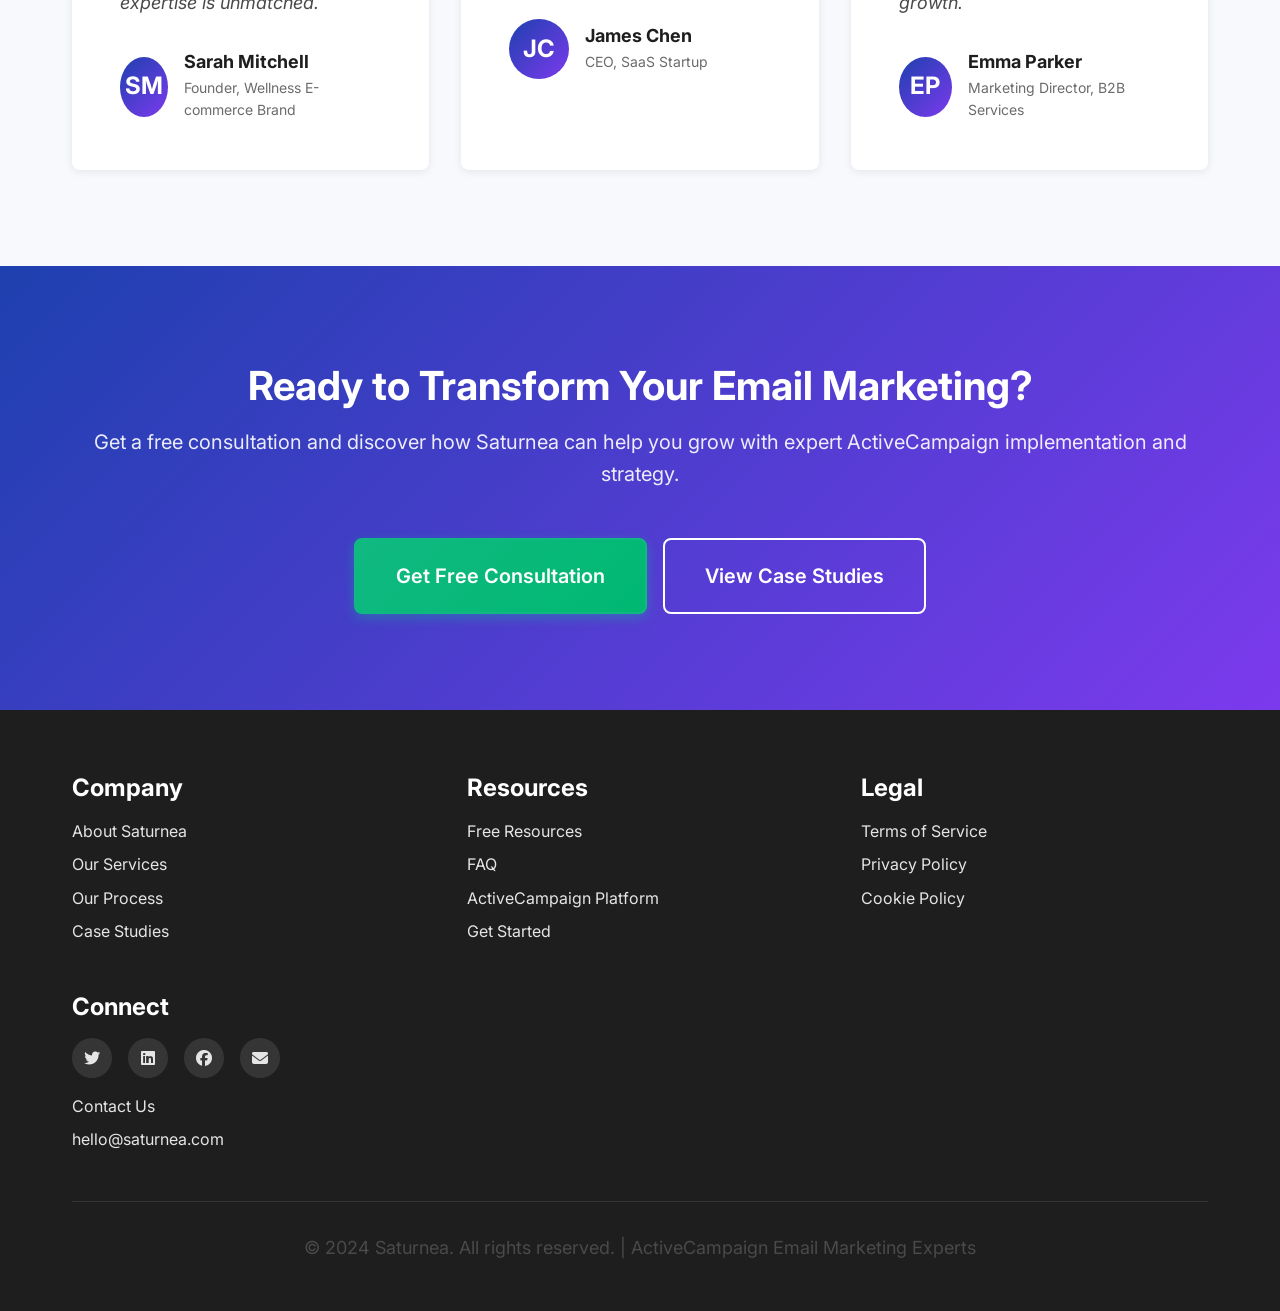
==== commit 3e478da9: "Saturnea Rebranding - Phase 1: Brand Colors, Navigation, and Core Pages Major Changes: - Updated bra" ====
--- a/index.html
+++ b/index.html
@@ -8,20 +8,20 @@
   <link rel="preconnect" href="https://fonts.googleapis.com">
   <link rel="preconnect" href="https://fonts.gstatic.com" crossorigin>
   <link href="https://fonts.googleapis.com/css2?family=Inter:wght@400;500;600;700;800&display=swap" rel="stylesheet">
-  <meta name="description" content="Join the ActiveCampaign Agency Partner Program and grow your business with recurring commissions, exclusive resources, and dedicated support.">
-  <meta name="keywords" content="ActiveCampaign, Agency Partner, Marketing Automation, Email Marketing, Partner Program">
-  <meta name="author" content="ActiveCampaign">
+  <meta name="description" content="Saturnea is an expert email marketing agency specializing in ActiveCampaign implementation, automation, and strategy to help businesses grow and maximize ROI.">
+  <meta name="keywords" content="Email Marketing Agency, ActiveCampaign Expert, Marketing Automation, Email Campaigns, Saturnea, ActiveCampaign Implementation">
+  <meta name="author" content="Saturnea">
 
   <!-- Open Graph Meta Tags -->
-  <meta property="og:title" content="ActiveCampaign Agency Partner Program">
-  <meta property="og:description" content="Join our partner program and earn recurring commissions while helping businesses succeed with ActiveCampaign.">
+  <meta property="og:title" content="Saturnea - Email Marketing Agency | ActiveCampaign Experts">
+  <meta property="og:description" content="Expert ActiveCampaign implementation and email marketing automation to help businesses grow. Data-driven strategies that deliver measurable ROI.">
   <meta property="og:type" content="website">
-  <meta property="og:url" content="https://yourwebsite.com">
-
-  <title>ActiveCampaign Agency Partner Program - Grow Your Business</title>
+  <meta property="og:url" content="https://saturnea.com">
+
+  <title>Saturnea - Email Marketing Agency | ActiveCampaign Experts</title>
   <link rel="icon" type="image/svg+xml" href="assets/images/icons/favicon.svg">
   <link rel="apple-touch-icon" sizes="180x180" href="assets/images/icons/apple-touch-icon.svg">
-  <meta name="theme-color" content="#0066CC">
+  <meta name="theme-color" content="#1E40AF">
 
   <!-- Font Awesome Icons -->
   <link rel="stylesheet" href="https://cdnjs.cloudflare.com/ajax/libs/font-awesome/6.4.2/css/all.min.css" integrity="sha512-z3gLpd7yknf1YoNbCzqRKc4qyor8gaKU1qmn+CShxbuBusANI9QpRohGBreCFkKxLhei6S9CQXFEbbKuqLg0DA==" crossorigin="anonymous" referrerpolicy="no-referrer" />
@@ -37,19 +37,19 @@
   <nav class="navbar">
     <div class="nav-container">
       <a href="index.html" class="nav-logo">
-        <i class="fas fa-bolt" style="font-size: 1.75rem;" aria-hidden="true"></i>
-        <span>AC Partner Program</span>
+        <i class="fas fa-envelope" style="font-size: 1.75rem;" aria-hidden="true"></i>
+        <span>Saturnea</span>
       </a>
 
       <ul class="nav-menu">
         <li><a href="index.html" class="nav-link">Home</a></li>
         <li><a href="about.html" class="nav-link">About</a></li>
-        <li><a href="benefits.html" class="nav-link">Benefits</a></li>
-        <li><a href="how-it-works.html" class="nav-link">How It Works</a></li>
+        <li><a href="benefits.html" class="nav-link">Services</a></li>
+        <li><a href="how-it-works.html" class="nav-link">Our Process</a></li>
         <li><a href="resources.html" class="nav-link">Resources</a></li>
-        <li><a href="success-stories.html" class="nav-link">Success Stories</a></li>
+        <li><a href="success-stories.html" class="nav-link">Case Studies</a></li>
         <li><a href="faq.html" class="nav-link">FAQ</a></li>
-        <li><a href="apply.html" class="nav-link"><span class="btn btn-primary" style="padding: 0.5rem 1.5rem;">Apply Now</span></a></li>
+        <li><a href="apply.html" class="nav-link"><span class="btn btn-primary" style="padding: 0.5rem 1.5rem;">Contact Us</span></a></li>
       </ul>
 
       <button class="nav-toggle" aria-label="Toggle navigation">
@@ -62,11 +62,11 @@
   <section class="hero">
     <div class="container">
       <div class="hero-content">
-        <h1>Partner with ActiveCampaign and Grow Together</h1>
-        <p>Join thousands of agencies, consultants, and freelancers earning recurring revenue while helping businesses succeed with world-class marketing automation.</p>
+        <h1>Email Marketing That Drives Real Results</h1>
+        <p>We help businesses leverage ActiveCampaign to automate, engage, and grow. Expert implementation, strategy, and support to maximize your email marketing ROI.</p>
         <div class="btn-group">
-          <a href="apply.html" class="btn btn-primary btn-large">Become a Partner</a>
-          <a href="about.html" class="btn btn-secondary btn-large">Learn More</a>
+          <a href="apply.html" class="btn btn-primary btn-large">Get Free Consultation</a>
+          <a href="success-stories.html" class="btn btn-secondary btn-large">See Our Work</a>
         </div>
       </div>
     </div>
@@ -77,20 +77,20 @@
     <div class="container">
       <div class="stats-grid">
         <div class="stat">
-          <span class="stat-number">10,000+</span>
-          <span class="stat-label">Active Partners</span>
+          <span class="stat-number">150+</span>
+          <span class="stat-label">Happy Clients</span>
         </div>
         <div class="stat">
-          <span class="stat-number">30%</span>
-          <span class="stat-label">Recurring Commission</span>
+          <span class="stat-number">98%</span>
+          <span class="stat-label">Client Retention Rate</span>
         </div>
         <div class="stat">
-          <span class="stat-number">185+</span>
-          <span class="stat-label">Countries Served</span>
+          <span class="stat-number">2M+</span>
+          <span class="stat-label">Emails Sent Monthly</span>
         </div>
         <div class="stat">
-          <span class="stat-number">$2M+</span>
-          <span class="stat-label">Paid to Partners</span>
+          <span class="stat-number">250%</span>
+          <span class="stat-label">Average ROI Increase</span>
         </div>
       </div>
     </div>
@@ -100,45 +100,45 @@
   <section>
     <div class="container">
       <div class="section-header">
-        <h2 class="section-title">Why Partner with ActiveCampaign?</h2>
-        <p class="section-subtitle">We provide everything you need to succeed and grow your business with recurring revenue.</p>
+        <h2 class="section-title">Why Choose Saturnea?</h2>
+        <p class="section-subtitle">We deliver expert email marketing solutions powered by ActiveCampaign to help your business grow.</p>
       </div>
 
       <div class="features-grid">
         <div class="feature">
-          <div class="feature-icon"><i class="fas fa-money-bill-wave" aria-hidden="true"></i></div>
-          <h3>Recurring Revenue</h3>
-          <p>Earn up to 30% recurring commission on every customer you refer for as long as they remain a customer.</p>
+          <div class="feature-icon"><i class="fas fa-envelope-open-text" aria-hidden="true"></i></div>
+          <h3>Email Campaign Strategy</h3>
+          <p>Data-driven email campaigns designed to engage your audience and drive conversions with measurable results.</p>
+        </div>
+
+        <div class="feature">
+          <div class="feature-icon"><i class="fas fa-cogs" aria-hidden="true"></i></div>
+          <h3>Marketing Automation</h3>
+          <p>Sophisticated automation workflows that nurture leads, onboard customers, and save you countless hours.</p>
+        </div>
+
+        <div class="feature">
+          <div class="feature-icon"><i class="fas fa-rocket" aria-hidden="true"></i></div>
+          <h3>ActiveCampaign Implementation</h3>
+          <p>Expert setup and migration to ActiveCampaign, including CRM integration and custom automation workflows.</p>
+        </div>
+
+        <div class="feature">
+          <div class="feature-icon"><i class="fas fa-chart-line" aria-hidden="true"></i></div>
+          <h3>Analytics & Optimization</h3>
+          <p>In-depth reporting, A/B testing, and ongoing optimization to maximize your email marketing ROI.</p>
         </div>
 
         <div class="feature">
           <div class="feature-icon"><i class="fas fa-graduation-cap" aria-hidden="true"></i></div>
-          <h3>Expert Training</h3>
-          <p>Access comprehensive training, certifications, and ongoing education to become an ActiveCampaign expert.</p>
-        </div>
-
-        <div class="feature">
-          <div class="feature-icon"><i class="fas fa-toolbox" aria-hidden="true"></i></div>
-          <h3>Marketing Resources</h3>
-          <p>Get access to co-branded materials, sales tools, and marketing assets to help you close more deals.</p>
-        </div>
-
-        <div class="feature">
-          <div class="feature-icon"><i class="fas fa-handshake" aria-hidden="true"></i></div>
-          <h3>Dedicated Support</h3>
-          <p>Receive priority support from our partner team to help you and your clients succeed.</p>
-        </div>
-
-        <div class="feature">
-          <div class="feature-icon"><i class="fas fa-chart-line" aria-hidden="true"></i></div>
-          <h3>Partner Portal</h3>
-          <p>Track your referrals, commissions, and performance with our comprehensive partner dashboard.</p>
-        </div>
-
-        <div class="feature">
-          <div class="feature-icon"><i class="fas fa-rocket" aria-hidden="true"></i></div>
-          <h3>Growth Opportunities</h3>
-          <p>Access exclusive partnership tiers, co-marketing opportunities, and referral bonuses.</p>
+          <h3>Training & Support</h3>
+          <p>Comprehensive team training and ongoing technical support to help you master ActiveCampaign.</p>
+        </div>
+
+        <div class="feature">
+          <div class="feature-icon"><i class="fas fa-plug" aria-hidden="true"></i></div>
+          <h3>CRM Integration</h3>
+          <p>Seamless integration with your existing tools including Shopify, WordPress, Salesforce, and more.</p>
         </div>
       </div>
     </div>
@@ -148,72 +148,72 @@
   <section class="bg-light">
     <div class="container">
       <div class="section-header">
-        <h2 class="section-title">How It Works</h2>
-        <p class="section-subtitle">Getting started is easy. Follow these simple steps to become a partner.</p>
+        <h2 class="section-title">How We Work</h2>
+        <p class="section-subtitle">Our proven process ensures your email marketing success from day one.</p>
       </div>
 
       <div class="steps">
         <div class="step">
           <div class="step-number">1</div>
-          <h3>Apply</h3>
-          <p>Fill out our simple application form and tell us about your business and experience.</p>
+          <h3>Discovery Call</h3>
+          <p>We learn about your business goals, current email marketing, and growth objectives.</p>
         </div>
 
         <div class="step">
           <div class="step-number">2</div>
-          <h3>Get Approved</h3>
-          <p>Our team will review your application and get back to you within 2-3 business days.</p>
+          <h3>Strategy Development</h3>
+          <p>We create a custom email marketing roadmap tailored to your business needs and audience.</p>
         </div>
 
         <div class="step">
           <div class="step-number">3</div>
-          <h3>Start Referring</h3>
-          <p>Access your partner portal, get your unique referral link, and start earning commissions.</p>
+          <h3>Implementation</h3>
+          <p>We set up ActiveCampaign, build automation workflows, and integrate with your existing tools.</p>
         </div>
 
         <div class="step">
           <div class="step-number">4</div>
-          <h3>Grow & Earn</h3>
-          <p>Scale your revenue with recurring commissions and unlock exclusive partnership benefits.</p>
-        </div>
-      </div>
-    </div>
-  </section>
-
-  <!-- Benefits Highlight Section -->
+          <h3>Launch & Optimize</h3>
+          <p>Your campaigns go live and we continuously monitor, test, and optimize for maximum ROI.</p>
+        </div>
+      </div>
+    </div>
+  </section>
+
+  <!-- Services Highlight Section -->
   <section>
     <div class="container">
       <div class="section-header">
-        <h2 class="section-title">Partner Program Benefits</h2>
+        <h2 class="section-title">Our Core Services</h2>
       </div>
 
       <div class="grid grid-2">
         <div class="card">
-          <div class="card-icon"><i class="fas fa-dollar-sign" aria-hidden="true"></i></div>
-          <h3 class="card-title">Competitive Commissions</h3>
-          <p class="card-text">Earn up to 30% recurring monthly commission on all referred customers. The more you refer, the more you earn.</p>
-          <a href="benefits.html" class="card-link">View Commission Details →</a>
+          <div class="card-icon"><i class="fas fa-paper-plane" aria-hidden="true"></i></div>
+          <h3 class="card-title">Email Campaign Management</h3>
+          <p class="card-text">Professional email design, copywriting, and campaign execution that drives engagement and conversions.</p>
+          <a href="benefits.html" class="card-link">Learn More →</a>
         </div>
 
         <div class="card">
-          <div class="card-icon"><i class="fas fa-bullseye" aria-hidden="true"></i></div>
-          <h3 class="card-title">Sales & Marketing Tools</h3>
-          <p class="card-text">Access professional sales collateral, co-branded materials, and marketing resources to help close deals faster.</p>
-          <a href="resources.html" class="card-link">Explore Resources →</a>
+          <div class="card-icon"><i class="fas fa-project-diagram" aria-hidden="true"></i></div>
+          <h3 class="card-title">Automation Workflows</h3>
+          <p class="card-text">Sophisticated automation sequences that nurture leads, onboard customers, and recover abandoned carts.</p>
+          <a href="benefits.html" class="card-link">See Examples →</a>
         </div>
 
         <div class="card">
-          <div class="card-icon"><i class="fas fa-trophy" aria-hidden="true"></i></div>
-          <h3 class="card-title">Certification Program</h3>
-          <p class="card-text">Become a certified ActiveCampaign expert with our comprehensive training and certification program.</p>
-          <a href="resources.html#training" class="card-link">Get Certified →</a>
+          <div class="card-icon"><i class="fas fa-sync-alt" aria-hidden="true"></i></div>
+          <h3 class="card-title">Platform Migration</h3>
+          <p class="card-text">Seamless migration from Mailchimp, Constant Contact, or other platforms to ActiveCampaign.</p>
+          <a href="how-it-works.html" class="card-link">View Process →</a>
         </div>
 
         <div class="card">
-          <div class="card-icon"><i class="fas fa-comments" aria-hidden="true"></i></div>
-          <h3 class="card-title">Partner Community</h3>
-          <p class="card-text">Connect with other partners, share best practices, and learn from successful agency owners worldwide.</p>
-          <a href="success-stories.html" class="card-link">Read Success Stories →</a>
+          <div class="card-icon"><i class="fas fa-headset" aria-hidden="true"></i></div>
+          <h3 class="card-title">Dedicated Support</h3>
+          <p class="card-text">Ongoing technical support, strategy consulting, and optimization to ensure long-term success.</p>
+          <a href="apply.html" class="card-link">Get Started →</a>
         </div>
       </div>
     </div>
@@ -223,43 +223,43 @@
   <section class="bg-light">
     <div class="container">
       <div class="section-header">
-        <h2 class="section-title">What Our Partners Say</h2>
-        <p class="section-subtitle">Join thousands of successful partners growing their businesses with ActiveCampaign.</p>
+        <h2 class="section-title">What Our Clients Say</h2>
+        <p class="section-subtitle">Real results from businesses we've helped grow with email marketing.</p>
       </div>
 
       <div class="grid grid-3">
         <div class="testimonial">
           <span class="testimonial-quote">"</span>
-          <p class="testimonial-text">The ActiveCampaign Partner Program has transformed our agency. The recurring revenue model is phenomenal, and the support team is always there when we need them.</p>
+          <p class="testimonial-text">Saturnea transformed our email marketing. Our open rates doubled and revenue from email increased by 180% in just 3 months. Their expertise is unmatched.</p>
           <div class="testimonial-author">
             <div class="testimonial-avatar">SM</div>
             <div class="testimonial-info">
               <h4>Sarah Mitchell</h4>
-              <p>Founder, Digital Growth Agency</p>
+              <p>Founder, Wellness E-commerce Brand</p>
             </div>
           </div>
         </div>
 
         <div class="testimonial">
           <span class="testimonial-quote">"</span>
-          <p class="testimonial-text">I've been a partner for 3 years now, and the passive income from commissions has allowed me to invest more in my business and hire a team. Highly recommended!</p>
+          <p class="testimonial-text">The automation workflows they built save us 15 hours a week. We're nurturing leads on autopilot and our conversion rate has never been better.</p>
           <div class="testimonial-author">
             <div class="testimonial-avatar">JC</div>
             <div class="testimonial-info">
               <h4>James Chen</h4>
-              <p>Marketing Consultant</p>
+              <p>CEO, SaaS Startup</p>
             </div>
           </div>
         </div>
 
         <div class="testimonial">
           <span class="testimonial-quote">"</span>
-          <p class="testimonial-text">The training and resources provided are top-notch. It's helped us become true experts in marketing automation and deliver better results for our clients.</p>
+          <p class="testimonial-text">Migrating to ActiveCampaign with Saturnea's help was seamless. Their ongoing support and strategy guidance has been invaluable for our growth.</p>
           <div class="testimonial-author">
             <div class="testimonial-avatar">EP</div>
             <div class="testimonial-info">
               <h4>Emma Parker</h4>
-              <p>CEO, Marketing Solutions Inc.</p>
+              <p>Marketing Director, B2B Services</p>
             </div>
           </div>
         </div>
@@ -270,11 +270,11 @@
   <!-- CTA Section -->
   <section class="cta-section">
     <div class="container">
-      <h2>Ready to Start Growing Your Business?</h2>
-      <p>Join the ActiveCampaign Agency Partner Program today and unlock recurring revenue opportunities.</p>
+      <h2>Ready to Transform Your Email Marketing?</h2>
+      <p>Get a free consultation and discover how Saturnea can help you grow with expert ActiveCampaign implementation and strategy.</p>
       <div class="btn-group">
-        <a href="apply.html" class="btn btn-primary btn-large">Apply Now</a>
-        <a href="faq.html" class="btn btn-secondary btn-large">View FAQ</a>
+        <a href="apply.html" class="btn btn-primary btn-large">Get Free Consultation</a>
+        <a href="success-stories.html" class="btn btn-secondary btn-large">View Case Studies</a>
       </div>
     </div>
   </section>
@@ -284,22 +284,22 @@
     <div class="container">
       <div class="footer-content">
         <div class="footer-section">
-          <h4>About</h4>
+          <h4>Company</h4>
           <ul>
-            <li><a href="about.html">About the Program</a></li>
-            <li><a href="benefits.html">Benefits</a></li>
-            <li><a href="how-it-works.html">How It Works</a></li>
-            <li><a href="success-stories.html">Success Stories</a></li>
+            <li><a href="about.html">About Saturnea</a></li>
+            <li><a href="benefits.html">Our Services</a></li>
+            <li><a href="how-it-works.html">Our Process</a></li>
+            <li><a href="success-stories.html">Case Studies</a></li>
           </ul>
         </div>
 
         <div class="footer-section">
           <h4>Resources</h4>
           <ul>
-            <li><a href="resources.html">Partner Resources</a></li>
+            <li><a href="resources.html">Free Resources</a></li>
             <li><a href="faq.html">FAQ</a></li>
-            <li><a href="https://www.activecampaign.com" target="_blank">ActiveCampaign</a></li>
-            <li><a href="https://help.activecampaign.com" target="_blank">Help Center</a></li>
+            <li><a href="https://www.activecampaign.com" target="_blank">ActiveCampaign Platform</a></li>
+            <li><a href="apply.html">Get Started</a></li>
           </ul>
         </div>
 
@@ -308,7 +308,6 @@
           <ul>
             <li><a href="legal/terms.html">Terms of Service</a></li>
             <li><a href="legal/privacy.html">Privacy Policy</a></li>
-            <li><a href="assets/downloads/partner-agreement-template.html" target="_blank">Partner Agreement</a></li>
             <li><a href="legal/cookies.html">Cookie Policy</a></li>
           </ul>
         </div>
@@ -316,20 +315,20 @@
         <div class="footer-section">
           <h4>Connect</h4>
           <div class="social-links">
-            <a href="#" class="social-link" aria-label="Twitter"><i class="fab fa-twitter"></i></a>
-            <a href="#" class="social-link" aria-label="LinkedIn"><i class="fab fa-linkedin"></i></a>
-            <a href="#" class="social-link" aria-label="Facebook"><i class="fab fa-facebook"></i></a>
-            <a href="#" class="social-link" aria-label="YouTube"><i class="fab fa-youtube"></i></a>
+            <a href="https://twitter.com/saturnea" class="social-link" aria-label="Twitter" target="_blank"><i class="fab fa-twitter"></i></a>
+            <a href="https://linkedin.com/company/saturnea" class="social-link" aria-label="LinkedIn" target="_blank"><i class="fab fa-linkedin"></i></a>
+            <a href="https://facebook.com/saturnea" class="social-link" aria-label="Facebook" target="_blank"><i class="fab fa-facebook"></i></a>
+            <a href="mailto:hello@saturnea.com" class="social-link" aria-label="Email"><i class="fas fa-envelope"></i></a>
           </div>
           <ul style="margin-top: 1rem;">
             <li><a href="apply.html">Contact Us</a></li>
-            <li><a href="mailto:partners@activecampaign.com">partners@activecampaign.com</a></li>
+            <li><a href="mailto:hello@saturnea.com">hello@saturnea.com</a></li>
           </ul>
         </div>
       </div>
 
       <div class="footer-bottom">
-        <p>&copy; 2024 ActiveCampaign Agency Partner Program. All rights reserved.</p>
+        <p>&copy; 2024 Saturnea. All rights reserved. | ActiveCampaign Email Marketing Experts</p>
       </div>
     </div>
   </footer>
--- a/css/main.css
+++ b/css/main.css
@@ -1,17 +1,17 @@
 /* ============================================
-   ActiveCampaign Agency Partner Website
+   Saturnea - Email Marketing Agency
    Main Stylesheet
    ============================================ */
 
 /* CSS Variables for consistent theming */
 :root {
-  /* Colors */
-  --primary-color: #0066CC;
-  --primary-dark: #0052A3;
-  --primary-light: #3385D6;
-  --secondary-color: #6C5CE7;
-  --accent-color: #00D084;
-  --accent-dark: #00B872;
+  /* Saturnea Brand Colors */
+  --primary-color: #1E40AF;
+  --primary-dark: #1E3A8A;
+  --primary-light: #3B82F6;
+  --secondary-color: #7C3AED;
+  --accent-color: #10B981;
+  --accent-dark: #059669;
 
   /* Neutrals */
   --dark: #1E1E1E;
@@ -317,7 +317,7 @@
 
 /* Hero Section */
 .hero {
-  background: linear-gradient(135deg, #0066CC 0%, #4776E6 50%, #6C5CE7 100%);
+  background: linear-gradient(135deg, #1E40AF 0%, #3B82F6 50%, #7C3AED 100%);
   color: var(--white);
   padding: var(--spacing-xxl) 0;
   position: relative;
